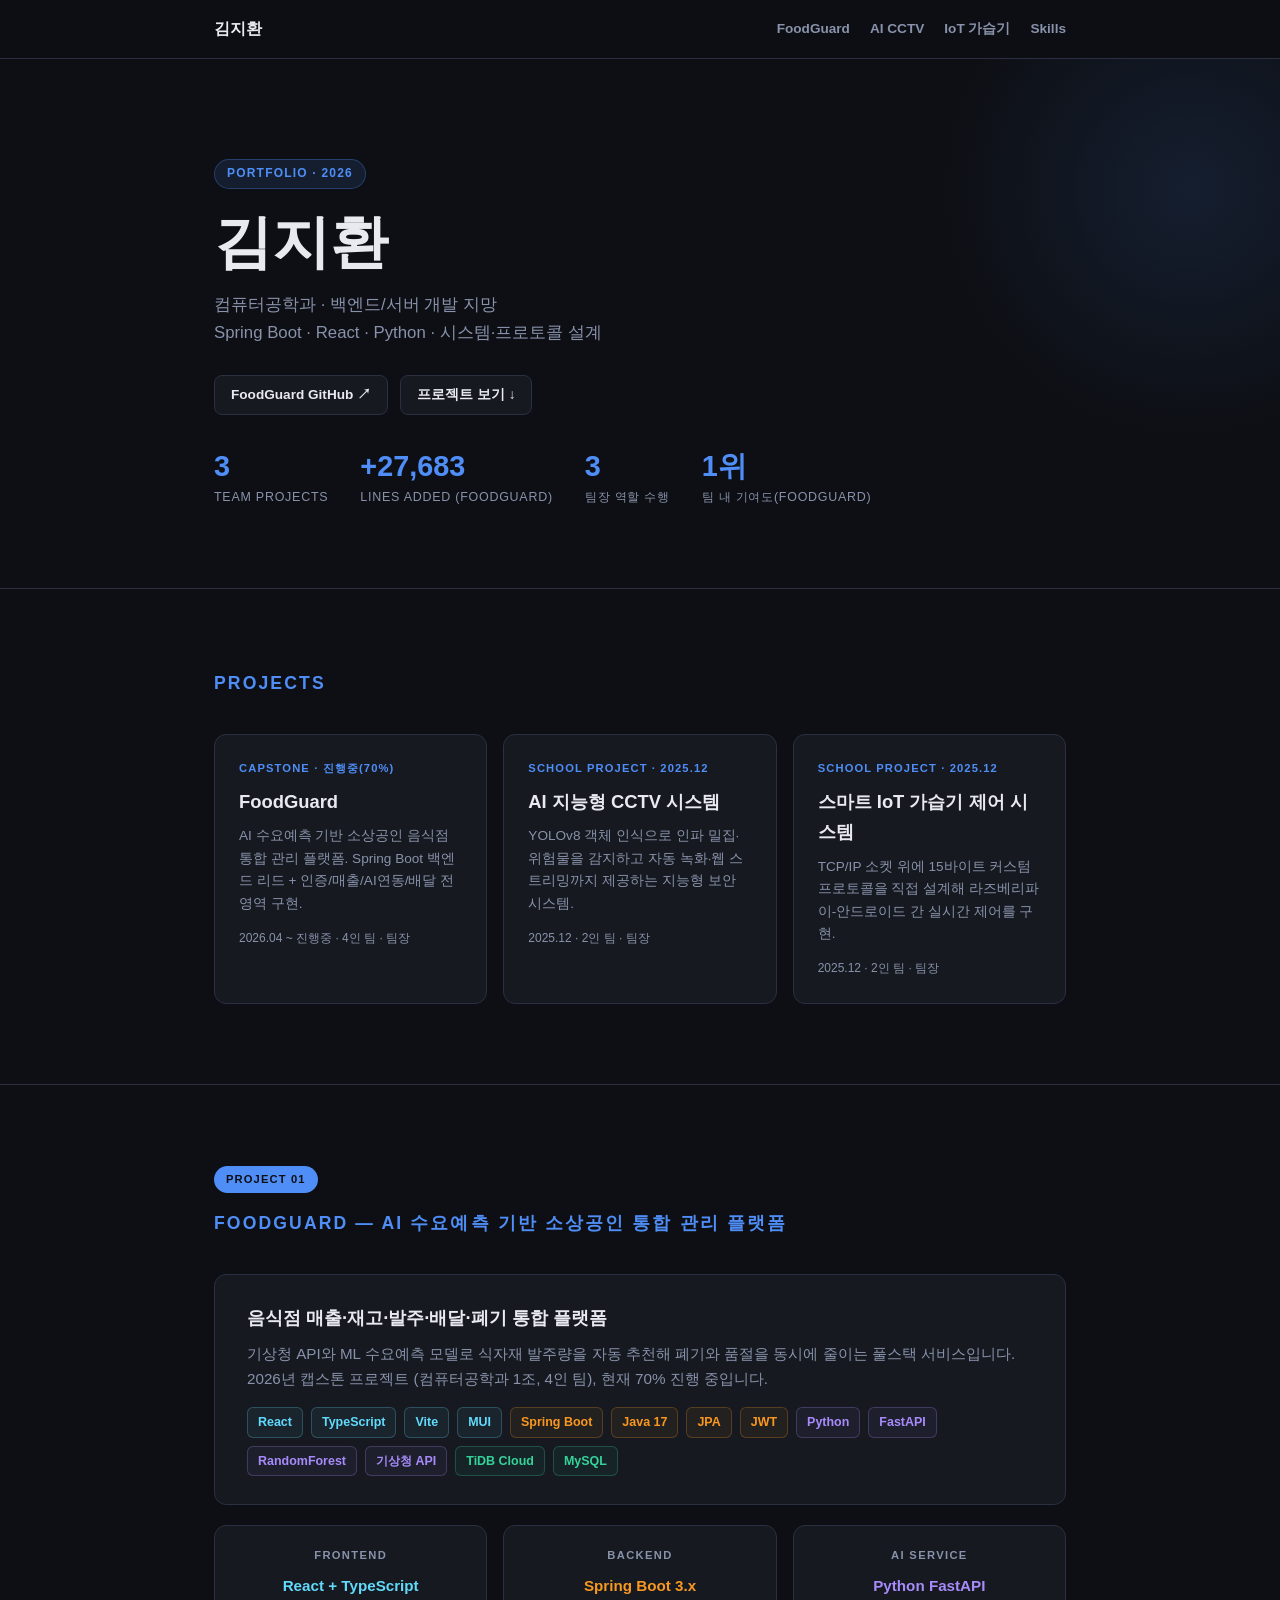
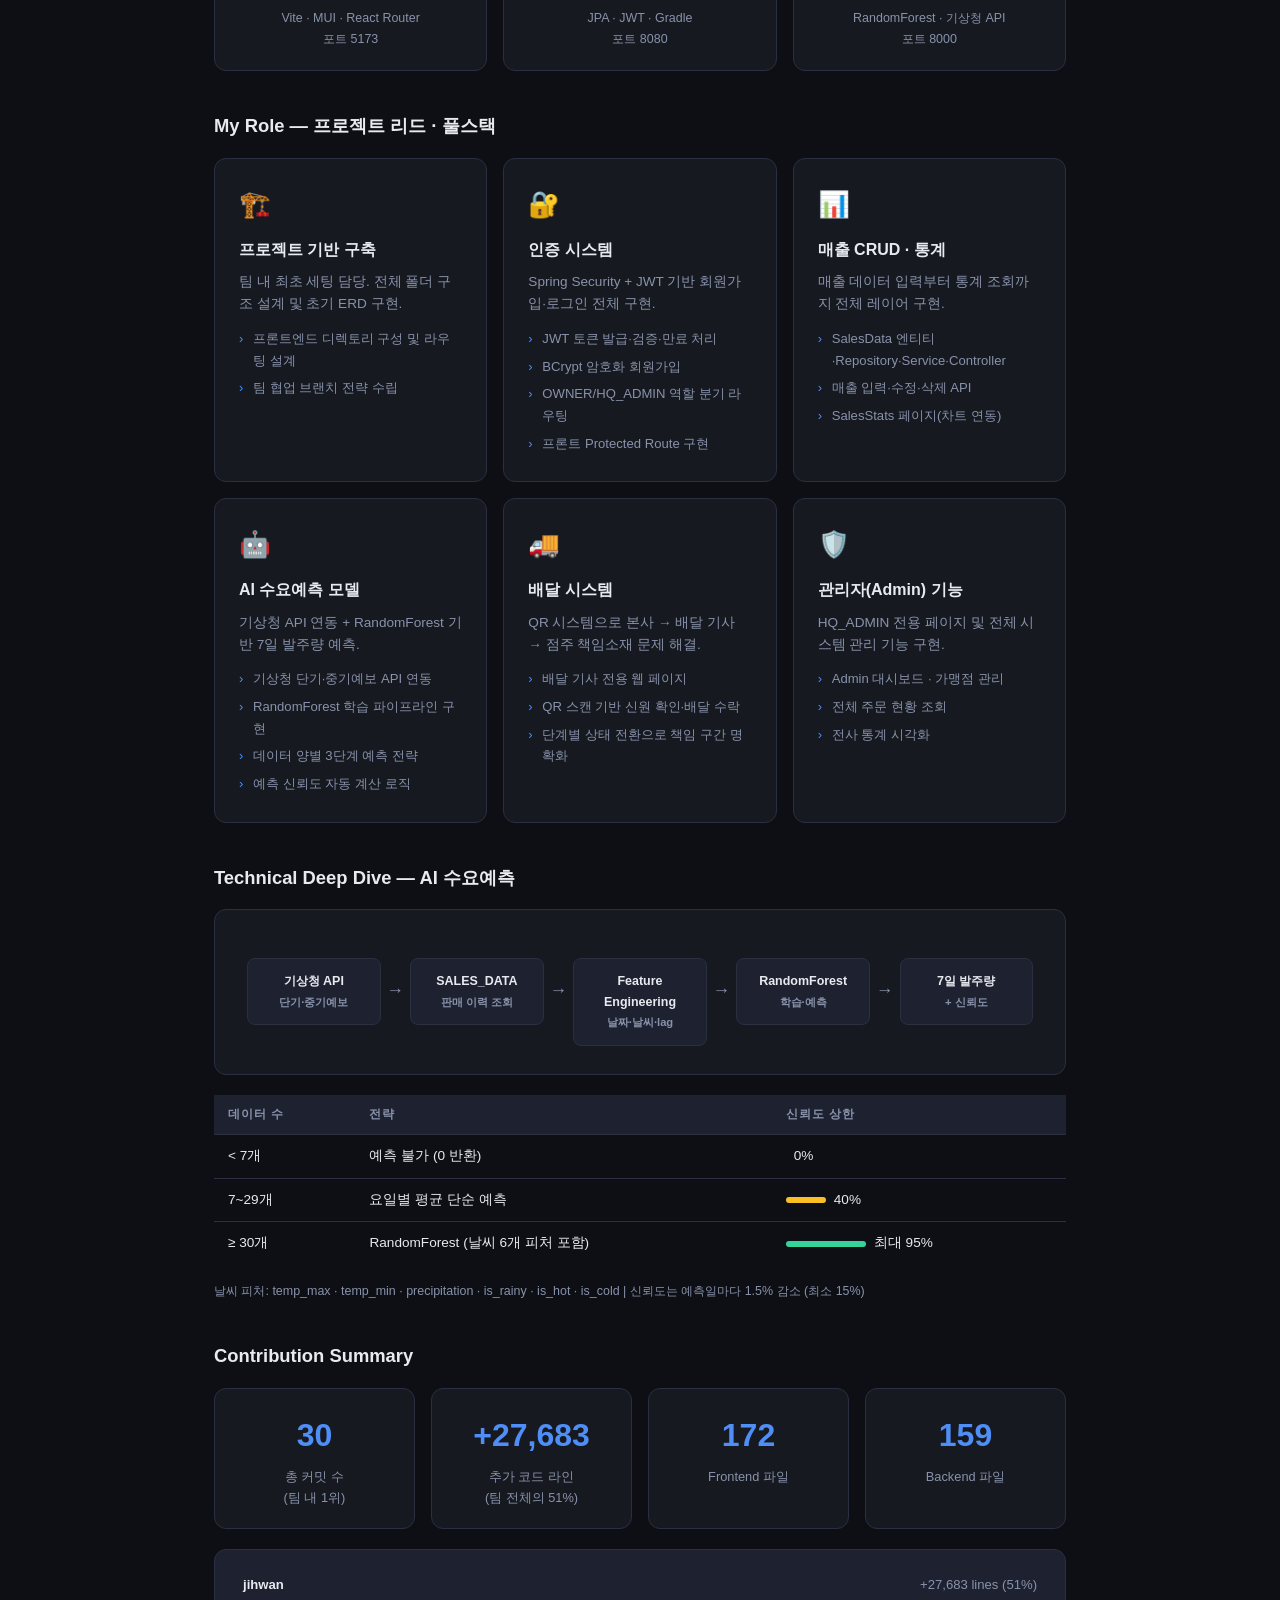
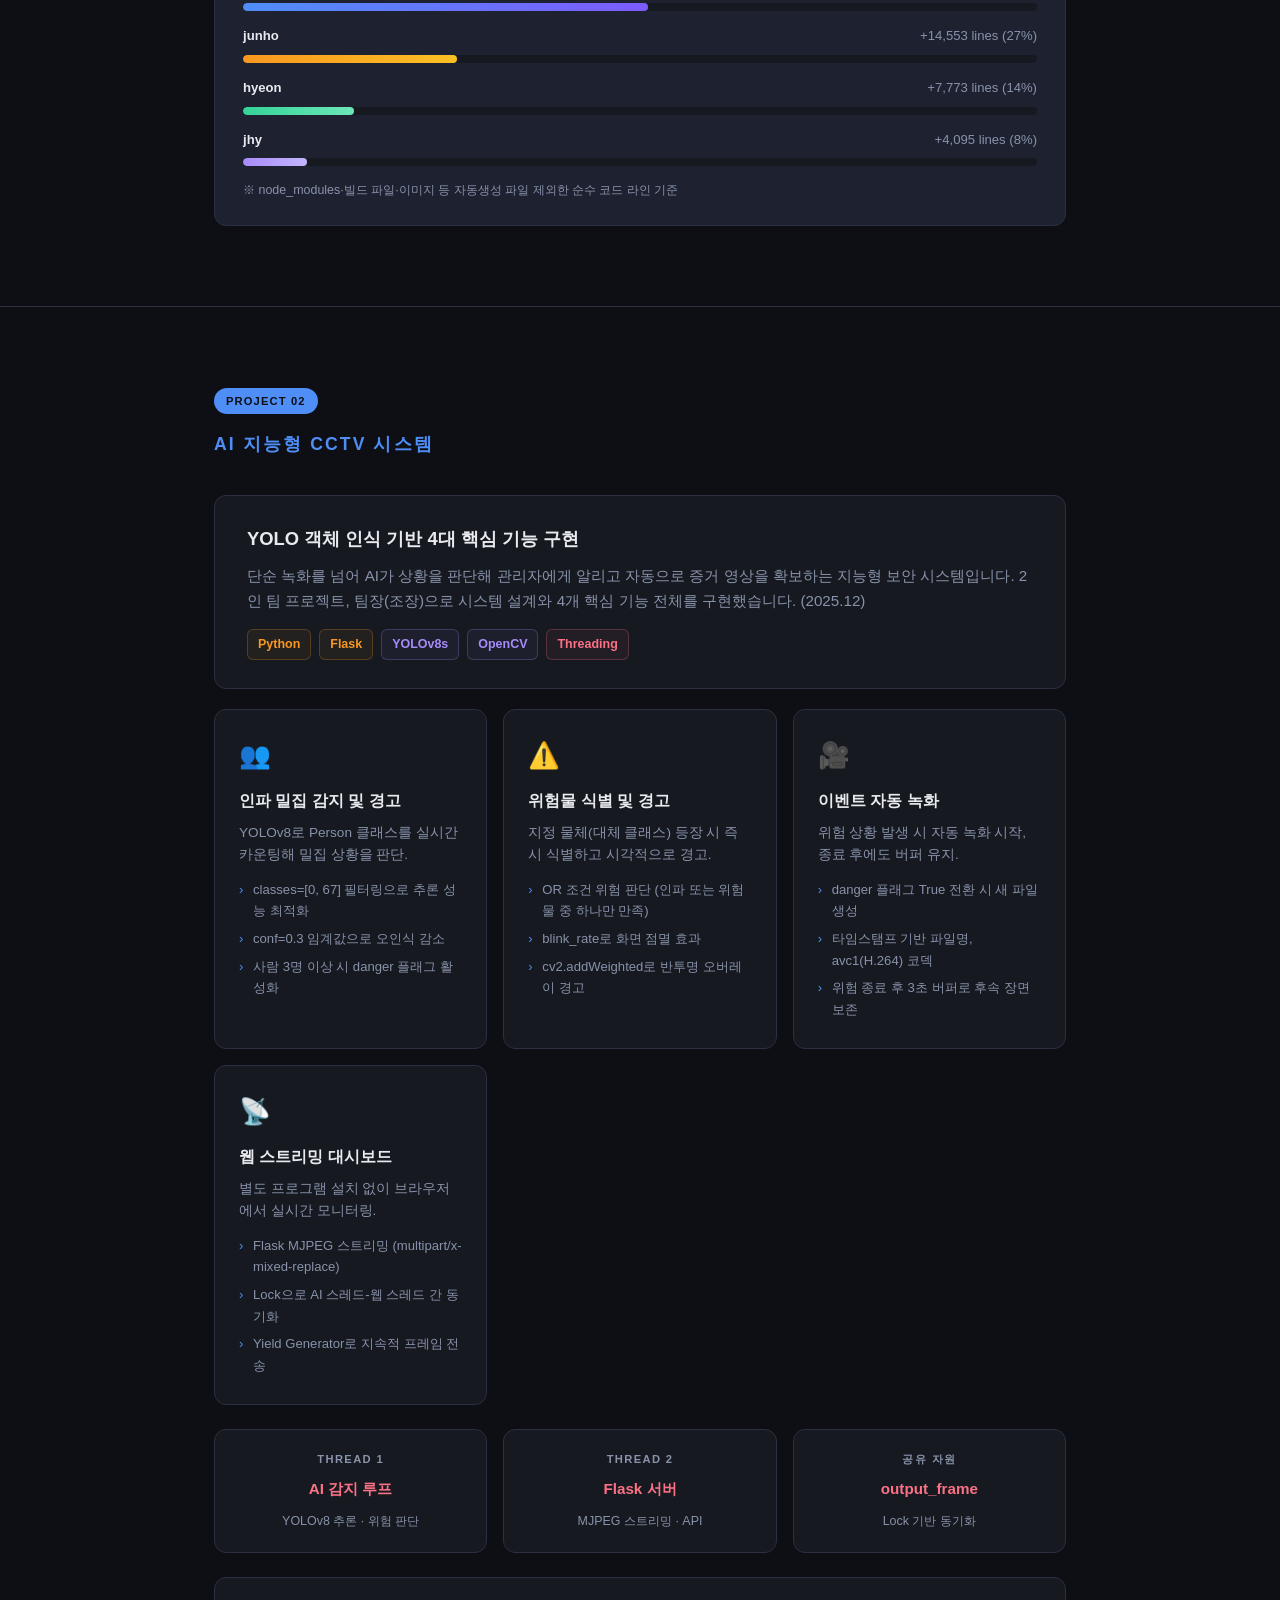
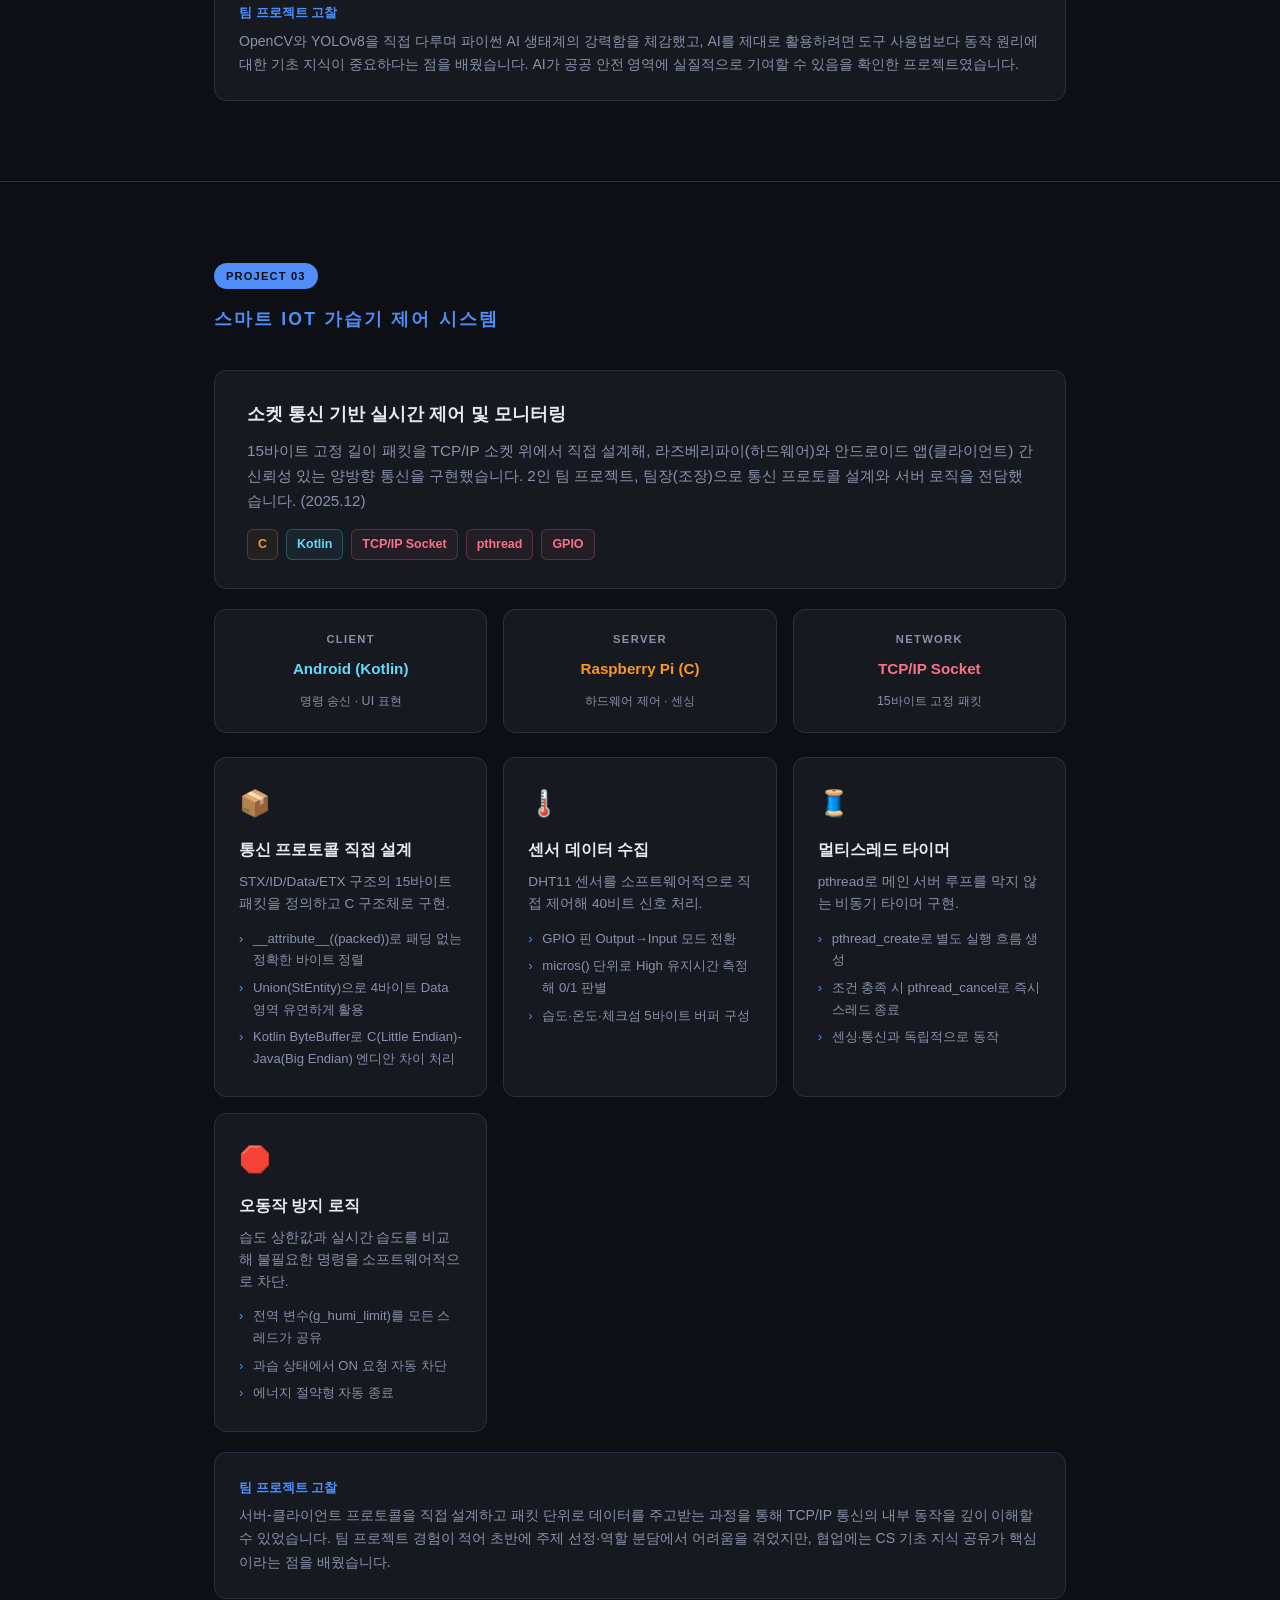
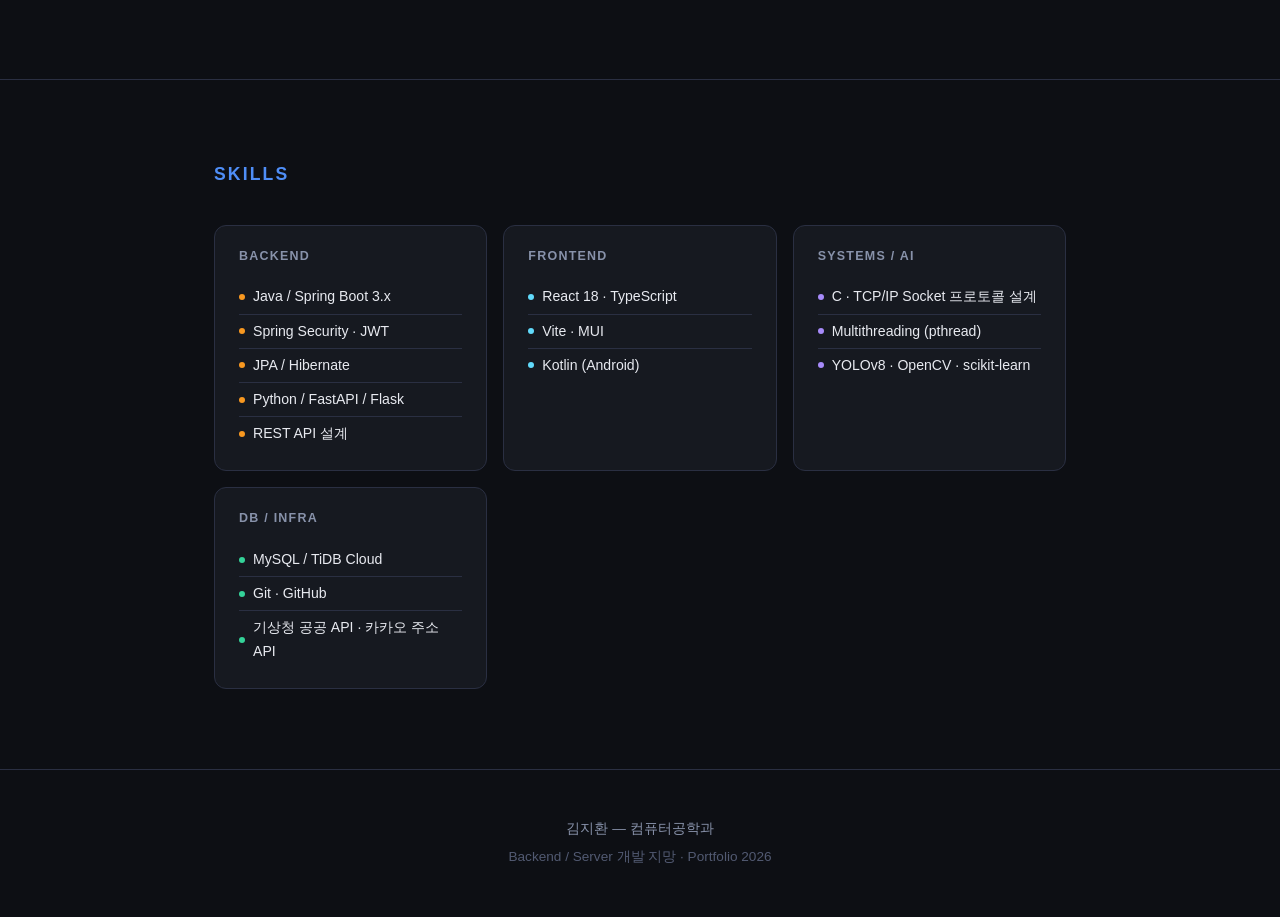
==== index.html @ 0629c4d9 "Add unified portfolio page (FoodGuard, AI CCTV, IoT humidifier)" ====
<!DOCTYPE html>
<html lang="ko">
<head>
<meta charset="UTF-8" />
<meta name="viewport" content="width=device-width, initial-scale=1.0" />
<title>김지환 — Portfolio</title>
<style>
  :root {
    --bg: #0d0f14;
    --surface: #161920;
    --surface2: #1e2230;
    --border: #2a2f42;
    --accent: #4f8ef7;
    --accent2: #7c5cfc;
    --green: #34d399;
    --yellow: #fbbf24;
    --text: #e8eaf0;
    --muted: #8892aa;
    --radius: 12px;
  }
  * { box-sizing: border-box; margin: 0; padding: 0; }
  html { scroll-behavior: smooth; }
  body {
    background: var(--bg);
    color: var(--text);
    font-family: 'Segoe UI', 'Apple SD Gothic Neo', sans-serif;
    line-height: 1.65;
    -webkit-font-smoothing: antialiased;
  }
  .container { max-width: 900px; margin: 0 auto; padding: 0 24px; }
  section { padding: 80px 0; border-bottom: 1px solid var(--border); }
  section:last-child { border-bottom: none; }
  h2 {
    font-size: 1.1rem; font-weight: 600; letter-spacing: .12em;
    text-transform: uppercase; color: var(--accent); margin-bottom: 36px;
  }
  h3 { font-size: 1.15rem; font-weight: 600; margin-bottom: 8px; }

  /* NAV */
  nav {
    position: sticky; top: 0; z-index: 10;
    background: rgba(13,15,20,.85); backdrop-filter: blur(8px);
    border-bottom: 1px solid var(--border);
  }
  .nav-inner {
    max-width: 900px; margin: 0 auto; padding: 16px 24px;
    display: flex; justify-content: space-between; align-items: center;
    flex-wrap: wrap; gap: 12px;
  }
  .nav-name { font-weight: 800; }
  .nav-links { display: flex; gap: 20px; flex-wrap: wrap; }
  .nav-links a {
    color: var(--muted); text-decoration: none; font-size: .85rem; font-weight: 600;
  }
  .nav-links a:hover { color: var(--accent); }

  /* HERO */
  .hero { padding: 100px 0 80px; border-bottom: 1px solid var(--border); position: relative; overflow: hidden; }
  .hero::before {
    content: ''; position: absolute; top: -120px; right: -160px;
    width: 500px; height: 500px;
    background: radial-gradient(circle, rgba(79,142,247,.12) 0%, transparent 70%);
    pointer-events: none;
  }
  .badge {
    display: inline-block; font-size: .75rem; font-weight: 600; letter-spacing: .1em;
    text-transform: uppercase; color: var(--accent); background: rgba(79,142,247,.12);
    border: 1px solid rgba(79,142,247,.3); padding: 4px 12px; border-radius: 20px; margin-bottom: 20px;
  }
  .hero h1 {
    font-size: clamp(2.2rem, 6vw, 3.6rem); font-weight: 800; line-height: 1.15; margin-bottom: 16px;
    background: linear-gradient(135deg, #e8eaf0 30%, #8892aa);
    -webkit-background-clip: text; -webkit-text-fill-color: transparent; background-clip: text;
  }
  .hero-sub { font-size: 1.05rem; color: var(--muted); max-width: 560px; margin-bottom: 28px; }
  .hero-links { display: flex; gap: 12px; flex-wrap: wrap; margin-bottom: 36px; }
  .hero-links a {
    font-size: .85rem; font-weight: 600; color: var(--text); text-decoration: none;
    border: 1px solid var(--border); padding: 8px 16px; border-radius: 8px; background: var(--surface);
  }
  .hero-links a:hover { border-color: var(--accent); color: var(--accent); }
  .stats-row { display: flex; gap: 32px; flex-wrap: wrap; }
  .stat { display: flex; flex-direction: column; }
  .stat-value { font-size: 1.8rem; font-weight: 800; color: var(--text); line-height: 1.1; }
  .stat-value span { color: var(--accent); }
  .stat-label { font-size: .78rem; color: var(--muted); letter-spacing: .06em; text-transform: uppercase; margin-top: 4px; }

  /* PROJECT OVERVIEW CARDS */
  .overview-grid { display: grid; grid-template-columns: repeat(auto-fill, minmax(260px, 1fr)); gap: 16px; }
  .overview-card {
    background: var(--surface); border: 1px solid var(--border); border-radius: var(--radius);
    padding: 24px; text-decoration: none; color: inherit; display: block; transition: border-color .2s, transform .2s;
  }
  .overview-card:hover { border-color: var(--accent); transform: translateY(-2px); }
  .overview-card .tag { font-size: .7rem; font-weight: 700; letter-spacing: .1em; text-transform: uppercase; color: var(--accent); margin-bottom: 10px; }
  .overview-card h3 { margin-bottom: 8px; }
  .overview-card p { font-size: .85rem; color: var(--muted); margin-bottom: 14px; }
  .overview-card .meta { font-size: .75rem; color: var(--muted); }

  /* GENERIC */
  .project-card {
    background: var(--surface); border: 1px solid var(--border); border-radius: var(--radius);
    padding: 28px 32px; margin-bottom: 20px;
  }
  .project-card p { color: var(--muted); font-size: .95rem; margin-top: 8px; }
  .tech-pills { display: flex; flex-wrap: wrap; gap: 8px; margin-top: 16px; }
  .pill {
    font-size: .78rem; font-weight: 600; padding: 4px 10px; border-radius: 6px;
    background: var(--surface2); color: var(--muted); border: 1px solid var(--border);
  }
  .pill.fe { color: #61dafb; border-color: rgba(97,218,251,.25); background: rgba(97,218,251,.06); }
  .pill.be { color: #f89820; border-color: rgba(248,152,32,.25); background: rgba(248,152,32,.06); }
  .pill.ai { color: #a78bfa; border-color: rgba(167,139,250,.25); background: rgba(167,139,250,.06); }
  .pill.db { color: var(--green); border-color: rgba(52,211,153,.25); background: rgba(52,211,153,.06); }
  .pill.sys { color: #fb7185; border-color: rgba(251,113,133,.25); background: rgba(251,113,133,.06); }

  .features-grid { display: grid; grid-template-columns: repeat(auto-fill, minmax(260px, 1fr)); gap: 16px; }
  .feature-card {
    background: var(--surface); border: 1px solid var(--border); border-radius: var(--radius);
    padding: 24px; transition: border-color .2s, transform .2s;
  }
  .feature-card:hover { border-color: var(--accent); transform: translateY(-2px); }
  .feature-icon { font-size: 1.6rem; margin-bottom: 12px; }
  .feature-card h3 { font-size: 1rem; margin-bottom: 8px; }
  .feature-card p { font-size: .85rem; color: var(--muted); line-height: 1.6; }
  .feature-card ul { list-style: none; margin-top: 10px; }
  .feature-card ul li { font-size: .82rem; color: var(--muted); padding: 3px 0; padding-left: 14px; position: relative; }
  .feature-card ul li::before { content: '›'; position: absolute; left: 0; color: var(--accent); }

  .arch-row { display: grid; grid-template-columns: 1fr 1fr 1fr; gap: 16px; margin-bottom: 24px; }
  @media (max-width: 640px) {
    .arch-row { grid-template-columns: 1fr; }
    .stats-row { gap: 20px; }
    .nav-links { font-size: .8rem; }
  }
  .arch-card { background: var(--surface); border: 1px solid var(--border); border-radius: var(--radius); padding: 20px; text-align: center; }
  .arch-card .arch-label { font-size: .7rem; font-weight: 700; letter-spacing: .12em; text-transform: uppercase; color: var(--muted); margin-bottom: 8px; }
  .arch-card .arch-name { font-size: .95rem; font-weight: 700; margin-bottom: 10px; }
  .arch-card.fe .arch-name { color: #61dafb; }
  .arch-card.be .arch-name { color: #f89820; }
  .arch-card.ai .arch-name { color: #a78bfa; }
  .arch-card.sys .arch-name { color: #fb7185; }
  .arch-card .arch-stack { font-size: .78rem; color: var(--muted); line-height: 1.7; }

  .ai-flow { background: var(--surface); border: 1px solid var(--border); border-radius: var(--radius); padding: 28px 32px; margin-bottom: 20px; }
  .flow-steps { display: flex; align-items: flex-start; gap: 0; margin-top: 20px; flex-wrap: wrap; }
  .flow-step { flex: 1; min-width: 110px; text-align: center; }
  .flow-step-box { background: var(--surface2); border: 1px solid var(--border); border-radius: 8px; padding: 12px 8px; font-size: .78rem; color: var(--text); font-weight: 600; }
  .flow-arrow { display: flex; align-items: center; padding: 0 6px; color: var(--muted); font-size: 1.1rem; margin-top: 18px; }

  .model-table { width: 100%; border-collapse: collapse; margin-top: 20px; font-size: .85rem; }
  .model-table th { text-align: left; padding: 10px 14px; background: var(--surface2); color: var(--muted); font-size: .75rem; letter-spacing: .08em; text-transform: uppercase; border-bottom: 1px solid var(--border); }
  .model-table td { padding: 10px 14px; border-bottom: 1px solid var(--border); color: var(--text); }
  .model-table tr:last-child td { border-bottom: none; }
  .conf-bar { display: inline-block; height: 6px; border-radius: 3px; vertical-align: middle; margin-right: 8px; }

  .contrib-row { display: grid; grid-template-columns: repeat(auto-fill, minmax(180px, 1fr)); gap: 16px; margin-top: 8px; }
  .contrib-card { background: var(--surface); border: 1px solid var(--border); border-radius: var(--radius); padding: 20px; text-align: center; }
  .contrib-num { font-size: 2rem; font-weight: 800; color: var(--accent); }
  .contrib-desc { font-size: .8rem; color: var(--muted); margin-top: 4px; }

  .contribution-bar { background: var(--surface2); border: 1px solid var(--border); border-radius: var(--radius); padding: 24px 28px; margin-top: 20px; }
  .bar-label { display: flex; justify-content: space-between; font-size: .82rem; color: var(--muted); margin-bottom: 8px; }
  .bar-label strong { color: var(--text); }
  .bar-track { height: 8px; background: var(--surface); border-radius: 4px; margin-bottom: 14px; overflow: hidden; }
  .bar-fill { height: 100%; border-radius: 4px; background: linear-gradient(90deg, var(--accent), var(--accent2)); }
  .note { font-size: .78rem; color: var(--muted); margin-top: 8px; }

  .reflection-card { background: var(--surface); border: 1px solid var(--border); border-radius: var(--radius); padding: 24px; margin-top: 20px; }
  .reflection-card .who { font-size: .8rem; font-weight: 700; color: var(--accent); margin-bottom: 6px; }
  .reflection-card p { font-size: .88rem; color: var(--muted); }

  .skills-grid { display: grid; grid-template-columns: repeat(auto-fill, minmax(220px, 1fr)); gap: 16px; }
  .skill-group { background: var(--surface); border: 1px solid var(--border); border-radius: var(--radius); padding: 20px 24px; }
  .skill-group-title { font-size: .78rem; font-weight: 700; letter-spacing: .1em; text-transform: uppercase; color: var(--muted); margin-bottom: 14px; }
  .skill-list { list-style: none; }
  .skill-list li { font-size: .88rem; color: var(--text); padding: 5px 0; border-bottom: 1px solid var(--border); display: flex; align-items: center; gap: 8px; }
  .skill-list li:last-child { border-bottom: none; }
  .skill-dot { width: 6px; height: 6px; border-radius: 50%; flex-shrink: 0; }

  .divider-label {
    display: inline-block; font-size: .7rem; font-weight: 700; letter-spacing: .1em; text-transform: uppercase;
    color: var(--bg); background: var(--accent); padding: 4px 12px; border-radius: 20px; margin-bottom: 16px;
  }

  footer { padding: 48px 0; text-align: center; color: var(--muted); font-size: .85rem; }
</style>
</head>
<body>

<nav>
  <div class="nav-inner">
    <span class="nav-name">김지환</span>
    <div class="nav-links">
      <a href="#foodguard">FoodGuard</a>
      <a href="#ai-cctv">AI CCTV</a>
      <a href="#iot">IoT 가습기</a>
      <a href="#skills">Skills</a>
    </div>
  </div>
</nav>

<!-- ── HERO ── -->
<section class="hero">
  <div class="container">
    <div class="badge">Portfolio · 2026</div>
    <h1>김지환</h1>
    <p class="hero-sub">
      컴퓨터공학과 · 백엔드/서버 개발 지망<br>
      Spring Boot · React · Python · 시스템·프로토콜 설계
    </p>
    <div class="hero-links">
      <a href="https://github.com/Food-G/Test-Repository/tree/jihwan" target="_blank">FoodGuard GitHub ↗</a>
      <a href="#foodguard">프로젝트 보기 ↓</a>
    </div>
    <div class="stats-row">
      <div class="stat"><div class="stat-value"><span>3</span></div><div class="stat-label">Team Projects</div></div>
      <div class="stat"><div class="stat-value"><span>+27,683</span></div><div class="stat-label">Lines Added (FoodGuard)</div></div>
      <div class="stat"><div class="stat-value"><span>3</span></div><div class="stat-label">팀장 역할 수행</div></div>
      <div class="stat"><div class="stat-value"><span>1위</span></div><div class="stat-label">팀 내 기여도(FoodGuard)</div></div>
    </div>
  </div>
</section>

<!-- ── PROJECT OVERVIEW ── -->
<section>
  <div class="container">
    <h2>Projects</h2>
    <div class="overview-grid">
      <a class="overview-card" href="#foodguard">
        <div class="tag">Capstone · 진행중(70%)</div>
        <h3>FoodGuard</h3>
        <p>AI 수요예측 기반 소상공인 음식점 통합 관리 플랫폼. Spring Boot 백엔드 리드 + 인증/매출/AI연동/배달 전 영역 구현.</p>
        <div class="meta">2026.04 ~ 진행중 · 4인 팀 · 팀장</div>
      </a>
      <a class="overview-card" href="#ai-cctv">
        <div class="tag">School Project · 2025.12</div>
        <h3>AI 지능형 CCTV 시스템</h3>
        <p>YOLOv8 객체 인식으로 인파 밀집·위험물을 감지하고 자동 녹화·웹 스트리밍까지 제공하는 지능형 보안 시스템.</p>
        <div class="meta">2025.12 · 2인 팀 · 팀장</div>
      </a>
      <a class="overview-card" href="#iot">
        <div class="tag">School Project · 2025.12</div>
        <h3>스마트 IoT 가습기 제어 시스템</h3>
        <p>TCP/IP 소켓 위에 15바이트 커스텀 프로토콜을 직접 설계해 라즈베리파이-안드로이드 간 실시간 제어를 구현.</p>
        <div class="meta">2025.12 · 2인 팀 · 팀장</div>
      </a>
    </div>
  </div>
</section>

<!-- ══════════════ FOODGUARD ══════════════ -->
<section id="foodguard">
  <div class="container">
    <span class="divider-label">Project 01</span>
    <h2>FoodGuard — AI 수요예측 기반 소상공인 통합 관리 플랫폼</h2>
    <div class="project-card">
      <h3>음식점 매출·재고·발주·배달·폐기 통합 플랫폼</h3>
      <p>
        기상청 API와 ML 수요예측 모델로 식자재 발주량을 자동 추천해 폐기와 품절을 동시에 줄이는 풀스택 서비스입니다.
        2026년 캡스톤 프로젝트 (컴퓨터공학과 1조, 4인 팀), 현재 70% 진행 중입니다.
      </p>
      <div class="tech-pills">
        <span class="pill fe">React</span><span class="pill fe">TypeScript</span><span class="pill fe">Vite</span><span class="pill fe">MUI</span>
        <span class="pill be">Spring Boot</span><span class="pill be">Java 17</span><span class="pill be">JPA</span><span class="pill be">JWT</span>
        <span class="pill ai">Python</span><span class="pill ai">FastAPI</span><span class="pill ai">RandomForest</span><span class="pill ai">기상청 API</span>
        <span class="pill db">TiDB Cloud</span><span class="pill db">MySQL</span>
      </div>
    </div>
    <div class="arch-row">
      <div class="arch-card fe"><div class="arch-label">Frontend</div><div class="arch-name">React + TypeScript</div><div class="arch-stack">Vite · MUI · React Router<br>포트 5173</div></div>
      <div class="arch-card be"><div class="arch-label">Backend</div><div class="arch-name">Spring Boot 3.x</div><div class="arch-stack">JPA · JWT · Gradle<br>포트 8080</div></div>
      <div class="arch-card ai"><div class="arch-label">AI Service</div><div class="arch-name">Python FastAPI</div><div class="arch-stack">RandomForest · 기상청 API<br>포트 8000</div></div>
    </div>

    <h3 style="margin:40px 0 16px">My Role — 프로젝트 리드 · 풀스택</h3>
    <div class="features-grid">
      <div class="feature-card">
        <div class="feature-icon">🏗️</div><h3>프로젝트 기반 구축</h3>
        <p>팀 내 최초 세팅 담당. 전체 폴더 구조 설계 및 초기 ERD 구현.</p>
        <ul><li>프론트엔드 디렉토리 구성 및 라우팅 설계</li><li>팀 협업 브랜치 전략 수립</li></ul>
      </div>
      <div class="feature-card">
        <div class="feature-icon">🔐</div><h3>인증 시스템</h3>
        <p>Spring Security + JWT 기반 회원가입·로그인 전체 구현.</p>
        <ul><li>JWT 토큰 발급·검증·만료 처리</li><li>BCrypt 암호화 회원가입</li><li>OWNER/HQ_ADMIN 역할 분기 라우팅</li><li>프론트 Protected Route 구현</li></ul>
      </div>
      <div class="feature-card">
        <div class="feature-icon">📊</div><h3>매출 CRUD · 통계</h3>
        <p>매출 데이터 입력부터 통계 조회까지 전체 레이어 구현.</p>
        <ul><li>SalesData 엔티티·Repository·Service·Controller</li><li>매출 입력·수정·삭제 API</li><li>SalesStats 페이지(차트 연동)</li></ul>
      </div>
      <div class="feature-card">
        <div class="feature-icon">🤖</div><h3>AI 수요예측 모델</h3>
        <p>기상청 API 연동 + RandomForest 기반 7일 발주량 예측.</p>
        <ul><li>기상청 단기·중기예보 API 연동</li><li>RandomForest 학습 파이프라인 구현</li><li>데이터 양별 3단계 예측 전략</li><li>예측 신뢰도 자동 계산 로직</li></ul>
      </div>
      <div class="feature-card">
        <div class="feature-icon">🚚</div><h3>배달 시스템</h3>
        <p>QR 시스템으로 본사 → 배달 기사 → 점주 책임소재 문제 해결.</p>
        <ul><li>배달 기사 전용 웹 페이지</li><li>QR 스캔 기반 신원 확인·배달 수락</li><li>단계별 상태 전환으로 책임 구간 명확화</li></ul>
      </div>
      <div class="feature-card">
        <div class="feature-icon">🛡️</div><h3>관리자(Admin) 기능</h3>
        <p>HQ_ADMIN 전용 페이지 및 전체 시스템 관리 기능 구현.</p>
        <ul><li>Admin 대시보드 · 가맹점 관리</li><li>전체 주문 현황 조회</li><li>전사 통계 시각화</li></ul>
      </div>
    </div>

    <h3 style="margin:40px 0 16px">Technical Deep Dive — AI 수요예측</h3>
    <div class="ai-flow">
      <div class="flow-steps">
        <div class="flow-step"><div class="flow-step-box">기상청 API<br><span style="font-size:.7rem;color:var(--muted)">단기·중기예보</span></div></div>
        <div class="flow-arrow">→</div>
        <div class="flow-step"><div class="flow-step-box">SALES_DATA<br><span style="font-size:.7rem;color:var(--muted)">판매 이력 조회</span></div></div>
        <div class="flow-arrow">→</div>
        <div class="flow-step"><div class="flow-step-box">Feature<br>Engineering<br><span style="font-size:.7rem;color:var(--muted)">날짜·날씨·lag</span></div></div>
        <div class="flow-arrow">→</div>
        <div class="flow-step"><div class="flow-step-box">RandomForest<br><span style="font-size:.7rem;color:var(--muted)">학습·예측</span></div></div>
        <div class="flow-arrow">→</div>
        <div class="flow-step"><div class="flow-step-box">7일 발주량<br><span style="font-size:.7rem;color:var(--muted)">+ 신뢰도</span></div></div>
      </div>
    </div>
    <table class="model-table">
      <thead><tr><th>데이터 수</th><th>전략</th><th>신뢰도 상한</th></tr></thead>
      <tbody>
        <tr><td>&lt; 7개</td><td>예측 불가 (0 반환)</td><td><span class="conf-bar" style="width:0px;background:#6b7280"></span>0%</td></tr>
        <tr><td>7~29개</td><td>요일별 평균 단순 예측</td><td><span class="conf-bar" style="width:40px;background:var(--yellow)"></span>40%</td></tr>
        <tr><td>≥ 30개</td><td>RandomForest (날씨 6개 피처 포함)</td><td><span class="conf-bar" style="width:80px;background:var(--green)"></span>최대 95%</td></tr>
      </tbody>
    </table>
    <p class="note" style="margin-top:16px">날씨 피처: temp_max · temp_min · precipitation · is_rainy · is_hot · is_cold | 신뢰도는 예측일마다 1.5% 감소 (최소 15%)</p>

    <h3 style="margin:40px 0 16px">Contribution Summary</h3>
    <div class="contrib-row">
      <div class="contrib-card"><div class="contrib-num">30</div><div class="contrib-desc">총 커밋 수<br>(팀 내 1위)</div></div>
      <div class="contrib-card"><div class="contrib-num">+27,683</div><div class="contrib-desc">추가 코드 라인<br>(팀 전체의 51%)</div></div>
      <div class="contrib-card"><div class="contrib-num">172</div><div class="contrib-desc">Frontend 파일</div></div>
      <div class="contrib-card"><div class="contrib-num">159</div><div class="contrib-desc">Backend 파일</div></div>
    </div>
    <div class="contribution-bar">
      <div class="bar-label"><strong>jihwan</strong><span>+27,683 lines (51%)</span></div>
      <div class="bar-track"><div class="bar-fill" style="width:51%"></div></div>
      <div class="bar-label"><strong>junho</strong><span>+14,553 lines (27%)</span></div>
      <div class="bar-track"><div class="bar-fill" style="width:27%;background:linear-gradient(90deg,#f89820,#fbbf24)"></div></div>
      <div class="bar-label"><strong>hyeon</strong><span>+7,773 lines (14%)</span></div>
      <div class="bar-track"><div class="bar-fill" style="width:14%;background:linear-gradient(90deg,#34d399,#6ee7b7)"></div></div>
      <div class="bar-label"><strong>jhy</strong><span>+4,095 lines (8%)</span></div>
      <div class="bar-track"><div class="bar-fill" style="width:8%;background:linear-gradient(90deg,#a78bfa,#c4b5fd)"></div></div>
      <p class="note">※ node_modules·빌드 파일·이미지 등 자동생성 파일 제외한 순수 코드 라인 기준</p>
    </div>
  </div>
</section>

<!-- ══════════════ AI CCTV ══════════════ -->
<section id="ai-cctv">
  <div class="container">
    <span class="divider-label">Project 02</span>
    <h2>AI 지능형 CCTV 시스템</h2>
    <div class="project-card">
      <h3>YOLO 객체 인식 기반 4대 핵심 기능 구현</h3>
      <p>
        단순 녹화를 넘어 AI가 상황을 판단해 관리자에게 알리고 자동으로 증거 영상을 확보하는 지능형 보안 시스템입니다.
        2인 팀 프로젝트, 팀장(조장)으로 시스템 설계와 4개 핵심 기능 전체를 구현했습니다. (2025.12)
      </p>
      <div class="tech-pills">
        <span class="pill be">Python</span><span class="pill be">Flask</span>
        <span class="pill ai">YOLOv8s</span><span class="pill ai">OpenCV</span><span class="pill sys">Threading</span>
      </div>
    </div>

    <div class="features-grid">
      <div class="feature-card">
        <div class="feature-icon">👥</div><h3>인파 밀집 감지 및 경고</h3>
        <p>YOLOv8로 Person 클래스를 실시간 카운팅해 밀집 상황을 판단.</p>
        <ul><li>classes=[0, 67] 필터링으로 추론 성능 최적화</li><li>conf=0.3 임계값으로 오인식 감소</li><li>사람 3명 이상 시 danger 플래그 활성화</li></ul>
      </div>
      <div class="feature-card">
        <div class="feature-icon">⚠️</div><h3>위험물 식별 및 경고</h3>
        <p>지정 물체(대체 클래스) 등장 시 즉시 식별하고 시각적으로 경고.</p>
        <ul><li>OR 조건 위험 판단 (인파 또는 위험물 중 하나만 만족)</li><li>blink_rate로 화면 점멸 효과</li><li>cv2.addWeighted로 반투명 오버레이 경고</li></ul>
      </div>
      <div class="feature-card">
        <div class="feature-icon">🎥</div><h3>이벤트 자동 녹화</h3>
        <p>위험 상황 발생 시 자동 녹화 시작, 종료 후에도 버퍼 유지.</p>
        <ul><li>danger 플래그 True 전환 시 새 파일 생성</li><li>타임스탬프 기반 파일명, avc1(H.264) 코덱</li><li>위험 종료 후 3초 버퍼로 후속 장면 보존</li></ul>
      </div>
      <div class="feature-card">
        <div class="feature-icon">📡</div><h3>웹 스트리밍 대시보드</h3>
        <p>별도 프로그램 설치 없이 브라우저에서 실시간 모니터링.</p>
        <ul><li>Flask MJPEG 스트리밍 (multipart/x-mixed-replace)</li><li>Lock으로 AI 스레드-웹 스레드 간 동기화</li><li>Yield Generator로 지속적 프레임 전송</li></ul>
      </div>
    </div>

    <div class="arch-row" style="margin-top:24px">
      <div class="arch-card sys"><div class="arch-label">Thread 1</div><div class="arch-name">AI 감지 루프</div><div class="arch-stack">YOLOv8 추론 · 위험 판단</div></div>
      <div class="arch-card sys"><div class="arch-label">Thread 2</div><div class="arch-name">Flask 서버</div><div class="arch-stack">MJPEG 스트리밍 · API</div></div>
      <div class="arch-card sys"><div class="arch-label">공유 자원</div><div class="arch-name">output_frame</div><div class="arch-stack">Lock 기반 동기화</div></div>
    </div>

    <div class="reflection-card">
      <div class="who">팀 프로젝트 고찰</div>
      <p>OpenCV와 YOLOv8을 직접 다루며 파이썬 AI 생태계의 강력함을 체감했고, AI를 제대로 활용하려면 도구 사용법보다 동작 원리에 대한 기초 지식이 중요하다는 점을 배웠습니다. AI가 공공 안전 영역에 실질적으로 기여할 수 있음을 확인한 프로젝트였습니다.</p>
    </div>
  </div>
</section>

<!-- ══════════════ IOT HUMIDIFIER ══════════════ -->
<section id="iot">
  <div class="container">
    <span class="divider-label">Project 03</span>
    <h2>스마트 IoT 가습기 제어 시스템</h2>
    <div class="project-card">
      <h3>소켓 통신 기반 실시간 제어 및 모니터링</h3>
      <p>
        15바이트 고정 길이 패킷을 TCP/IP 소켓 위에서 직접 설계해, 라즈베리파이(하드웨어)와 안드로이드 앱(클라이언트) 간
        신뢰성 있는 양방향 통신을 구현했습니다. 2인 팀 프로젝트, 팀장(조장)으로 통신 프로토콜 설계와 서버 로직을 전담했습니다. (2025.12)
      </p>
      <div class="tech-pills">
        <span class="pill be">C</span><span class="pill fe">Kotlin</span>
        <span class="pill sys">TCP/IP Socket</span><span class="pill sys">pthread</span><span class="pill sys">GPIO</span>
      </div>
    </div>

    <div class="arch-row">
      <div class="arch-card fe"><div class="arch-label">Client</div><div class="arch-name">Android (Kotlin)</div><div class="arch-stack">명령 송신 · UI 표현</div></div>
      <div class="arch-card be"><div class="arch-label">Server</div><div class="arch-name">Raspberry Pi (C)</div><div class="arch-stack">하드웨어 제어 · 센싱</div></div>
      <div class="arch-card sys"><div class="arch-label">Network</div><div class="arch-name">TCP/IP Socket</div><div class="arch-stack">15바이트 고정 패킷</div></div>
    </div>

    <div class="features-grid" style="margin-top:24px">
      <div class="feature-card">
        <div class="feature-icon">📦</div><h3>통신 프로토콜 직접 설계</h3>
        <p>STX/ID/Data/ETX 구조의 15바이트 패킷을 정의하고 C 구조체로 구현.</p>
        <ul><li>__attribute__((packed))로 패딩 없는 정확한 바이트 정렬</li><li>Union(StEntity)으로 4바이트 Data 영역 유연하게 활용</li><li>Kotlin ByteBuffer로 C(Little Endian)-Java(Big Endian) 엔디안 차이 처리</li></ul>
      </div>
      <div class="feature-card">
        <div class="feature-icon">🌡️</div><h3>센서 데이터 수집</h3>
        <p>DHT11 센서를 소프트웨어적으로 직접 제어해 40비트 신호 처리.</p>
        <ul><li>GPIO 핀 Output→Input 모드 전환</li><li>micros() 단위로 High 유지시간 측정해 0/1 판별</li><li>습도·온도·체크섬 5바이트 버퍼 구성</li></ul>
      </div>
      <div class="feature-card">
        <div class="feature-icon">🧵</div><h3>멀티스레드 타이머</h3>
        <p>pthread로 메인 서버 루프를 막지 않는 비동기 타이머 구현.</p>
        <ul><li>pthread_create로 별도 실행 흐름 생성</li><li>조건 충족 시 pthread_cancel로 즉시 스레드 종료</li><li>센싱·통신과 독립적으로 동작</li></ul>
      </div>
      <div class="feature-card">
        <div class="feature-icon">🛑</div><h3>오동작 방지 로직</h3>
        <p>습도 상한값과 실시간 습도를 비교해 불필요한 명령을 소프트웨어적으로 차단.</p>
        <ul><li>전역 변수(g_humi_limit)를 모든 스레드가 공유</li><li>과습 상태에서 ON 요청 자동 차단</li><li>에너지 절약형 자동 종료</li></ul>
      </div>
    </div>

    <div class="reflection-card">
      <div class="who">팀 프로젝트 고찰</div>
      <p>서버-클라이언트 프로토콜을 직접 설계하고 패킷 단위로 데이터를 주고받는 과정을 통해 TCP/IP 통신의 내부 동작을 깊이 이해할 수 있었습니다. 팀 프로젝트 경험이 적어 초반에 주제 선정·역할 분담에서 어려움을 겪었지만, 협업에는 CS 기초 지식 공유가 핵심이라는 점을 배웠습니다.</p>
    </div>
  </div>
</section>

<!-- ── SKILLS ── -->
<section id="skills">
  <div class="container">
    <h2>Skills</h2>
    <div class="skills-grid">
      <div class="skill-group">
        <div class="skill-group-title">Backend</div>
        <ul class="skill-list">
          <li><span class="skill-dot" style="background:#f89820"></span>Java / Spring Boot 3.x</li>
          <li><span class="skill-dot" style="background:#f89820"></span>Spring Security · JWT</li>
          <li><span class="skill-dot" style="background:#f89820"></span>JPA / Hibernate</li>
          <li><span class="skill-dot" style="background:#f89820"></span>Python / FastAPI / Flask</li>
          <li><span class="skill-dot" style="background:#f89820"></span>REST API 설계</li>
        </ul>
      </div>
      <div class="skill-group">
        <div class="skill-group-title">Frontend</div>
        <ul class="skill-list">
          <li><span class="skill-dot" style="background:#61dafb"></span>React 18 · TypeScript</li>
          <li><span class="skill-dot" style="background:#61dafb"></span>Vite · MUI</li>
          <li><span class="skill-dot" style="background:#61dafb"></span>Kotlin (Android)</li>
        </ul>
      </div>
      <div class="skill-group">
        <div class="skill-group-title">Systems / AI</div>
        <ul class="skill-list">
          <li><span class="skill-dot" style="background:#a78bfa"></span>C · TCP/IP Socket 프로토콜 설계</li>
          <li><span class="skill-dot" style="background:#a78bfa"></span>Multithreading (pthread)</li>
          <li><span class="skill-dot" style="background:#a78bfa"></span>YOLOv8 · OpenCV · scikit-learn</li>
        </ul>
      </div>
      <div class="skill-group">
        <div class="skill-group-title">DB / Infra</div>
        <ul class="skill-list">
          <li><span class="skill-dot" style="background:#34d399"></span>MySQL / TiDB Cloud</li>
          <li><span class="skill-dot" style="background:#34d399"></span>Git · GitHub</li>
          <li><span class="skill-dot" style="background:#34d399"></span>기상청 공공 API · 카카오 주소 API</li>
        </ul>
      </div>
    </div>
  </div>
</section>

<footer>
  <div class="container">
    <p style="margin-bottom:6px">김지환 — 컴퓨터공학과</p>
    <p style="color:#525a72">Backend / Server 개발 지망 · Portfolio 2026</p>
  </div>
</footer>

</body>
</html>
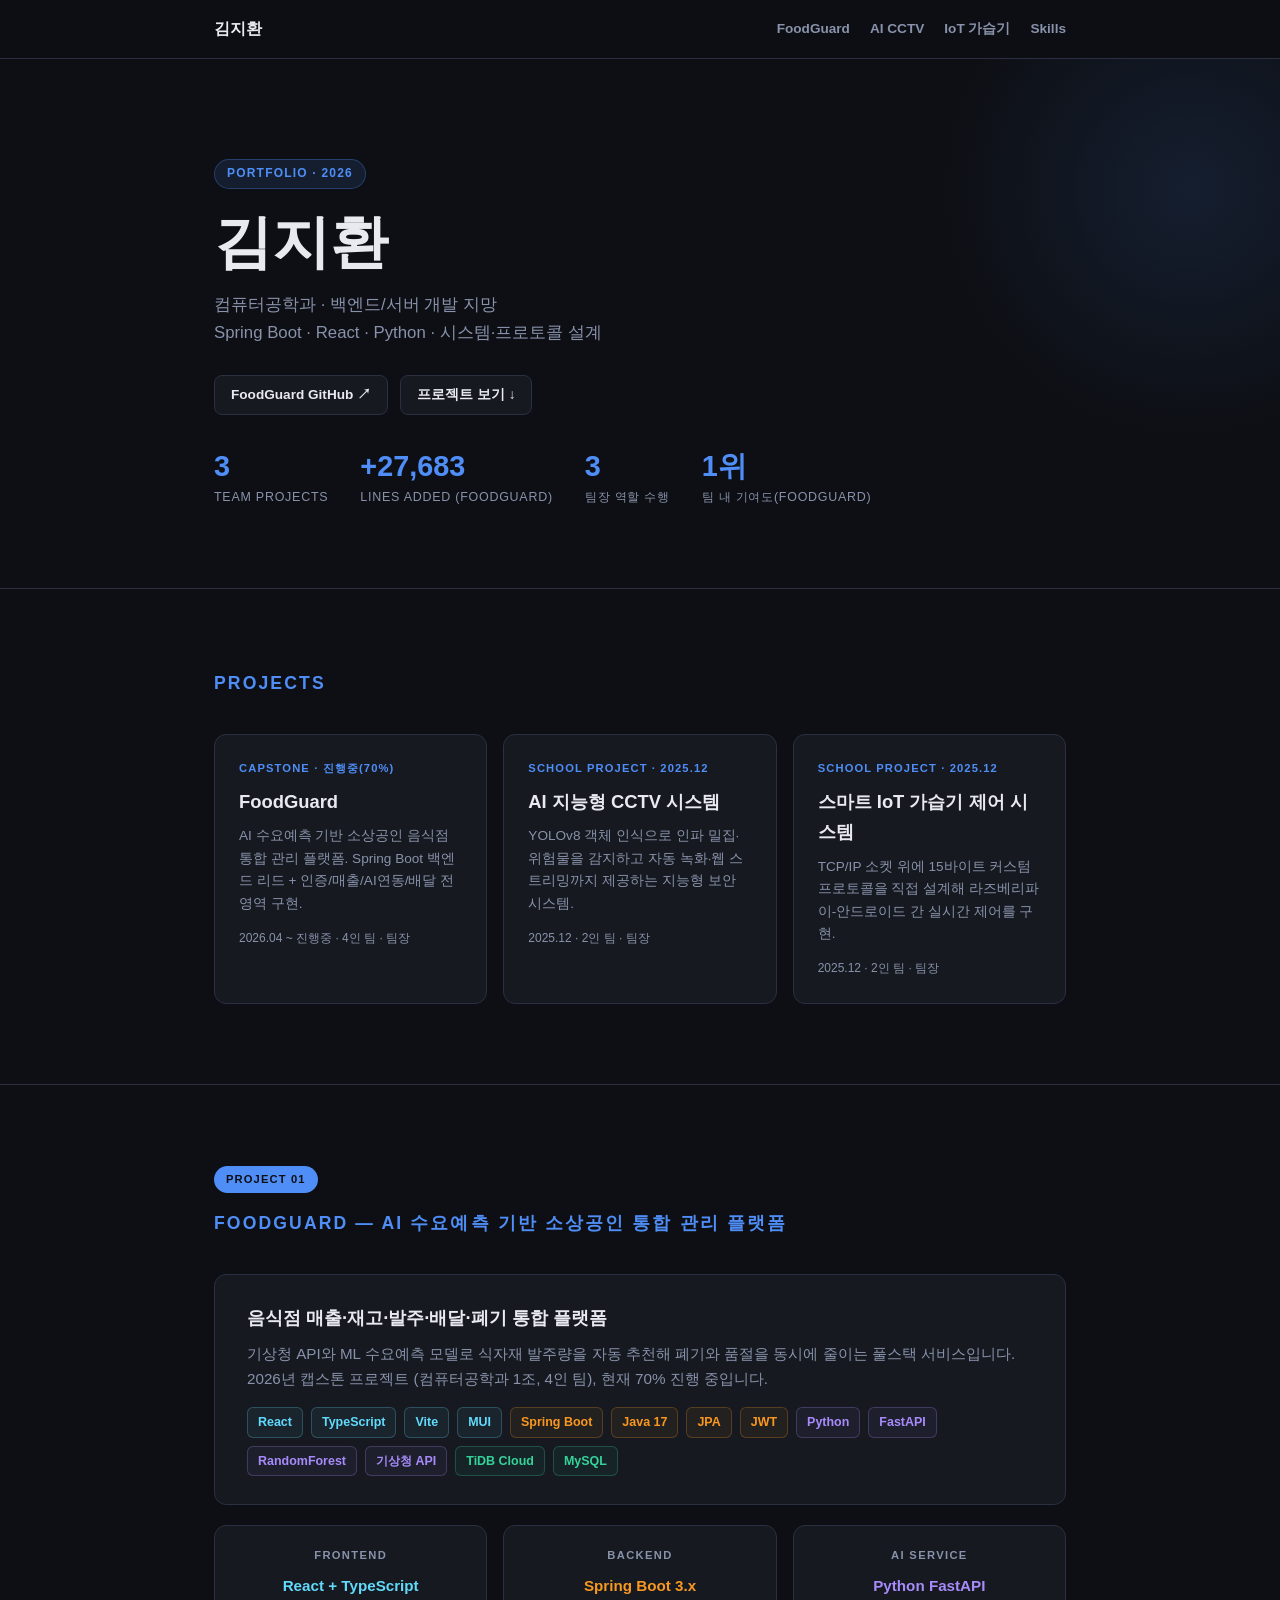
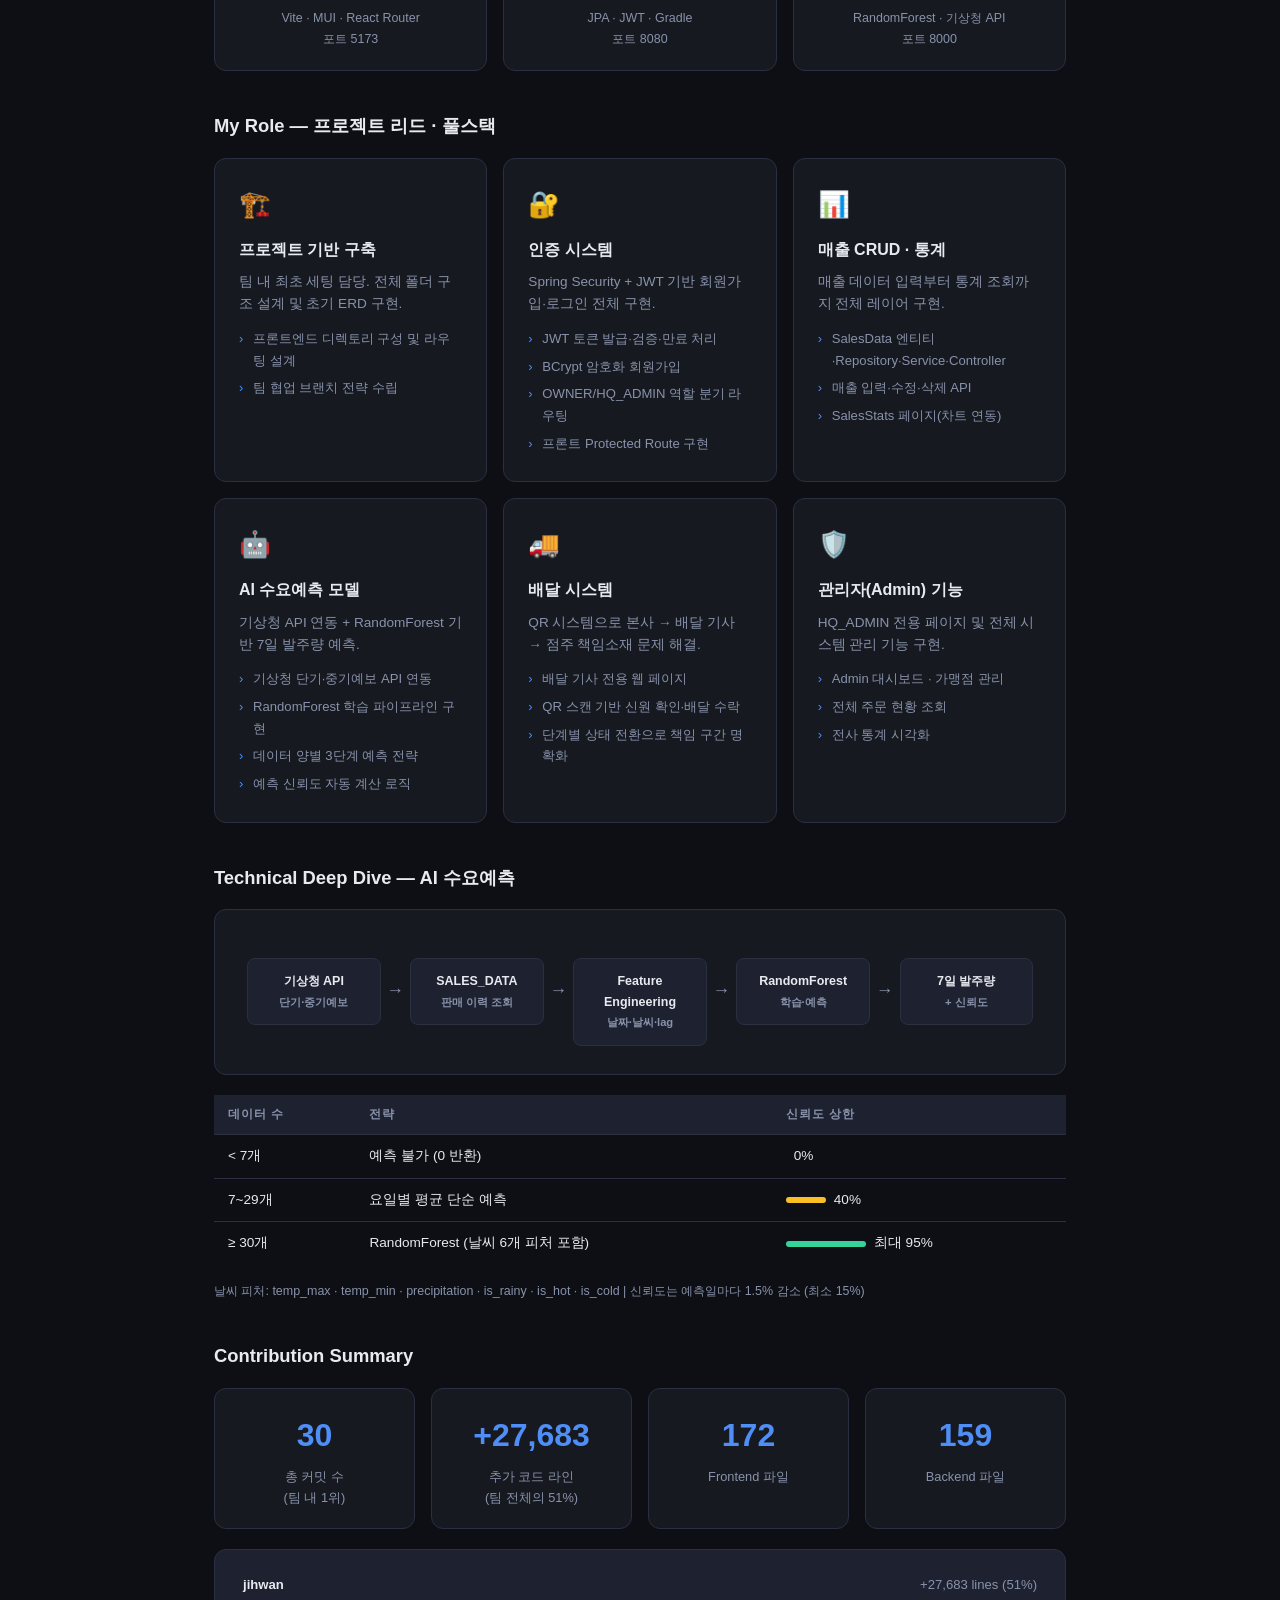
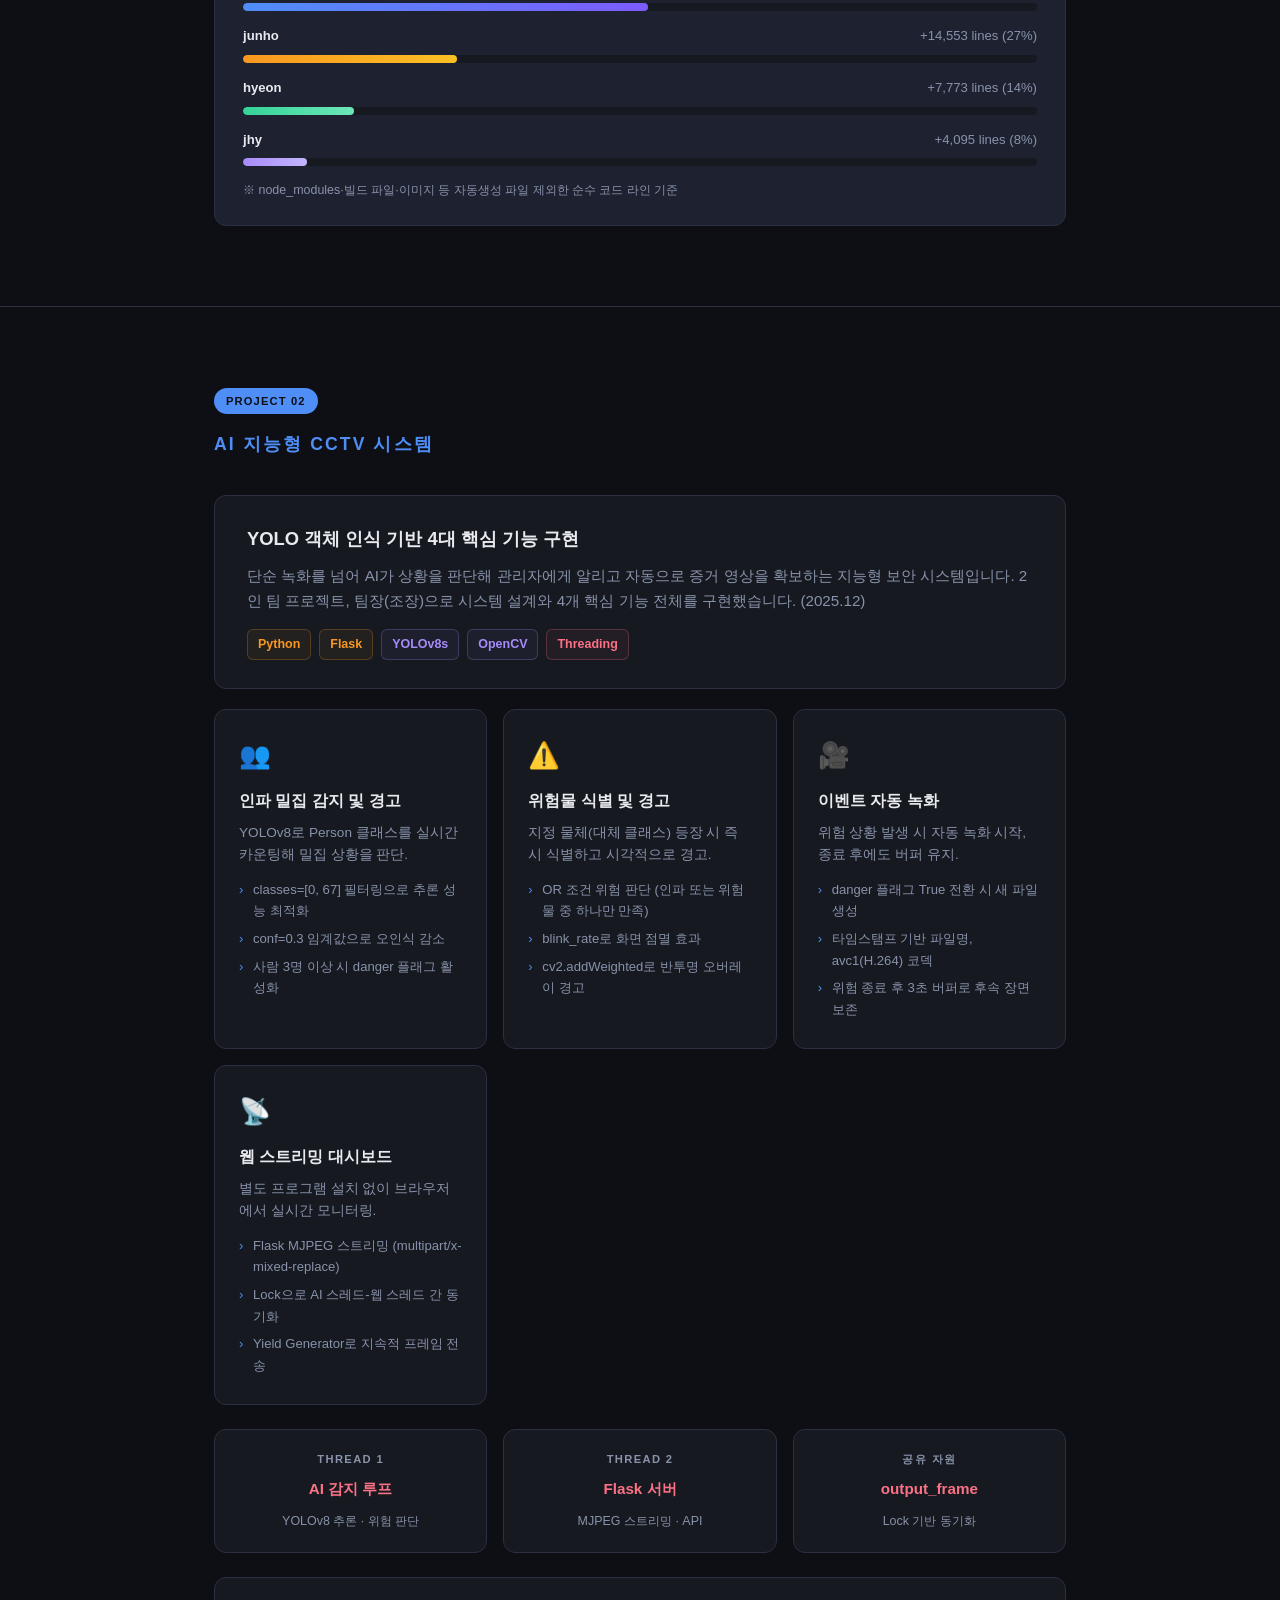
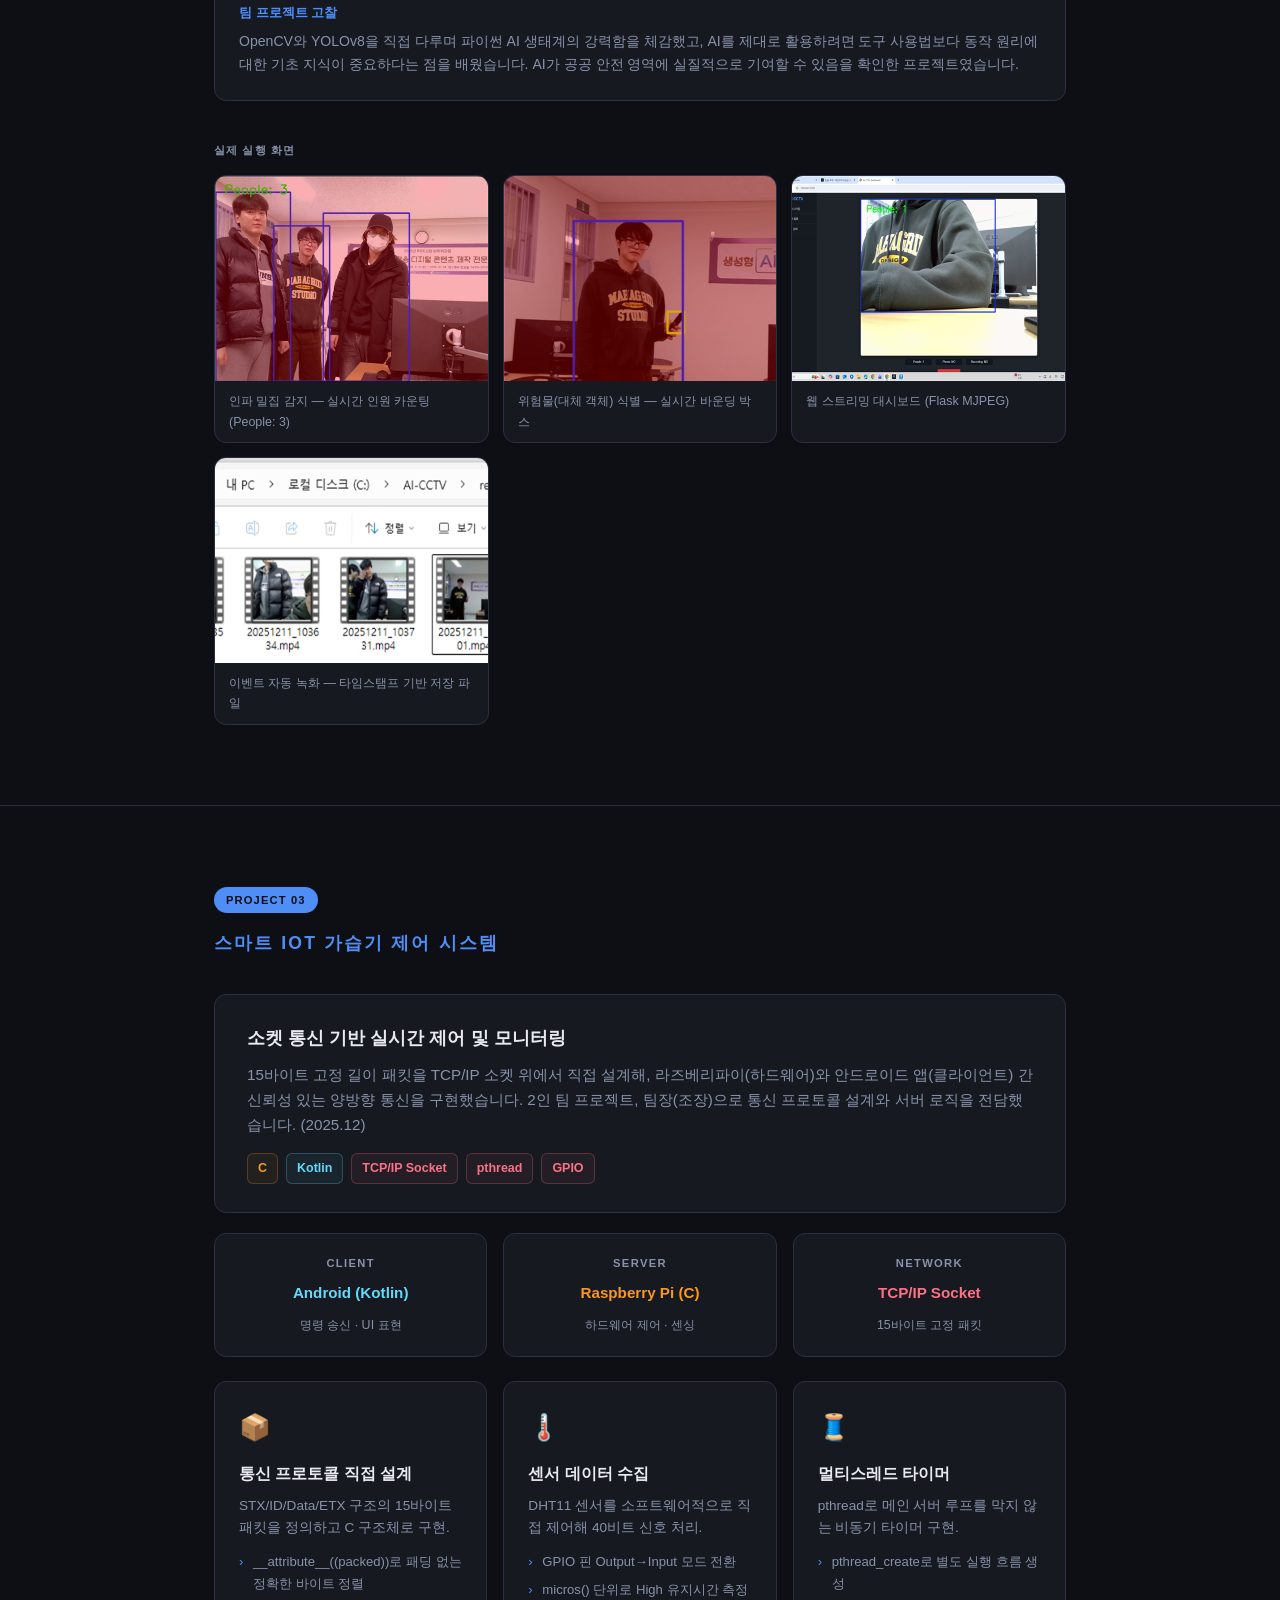
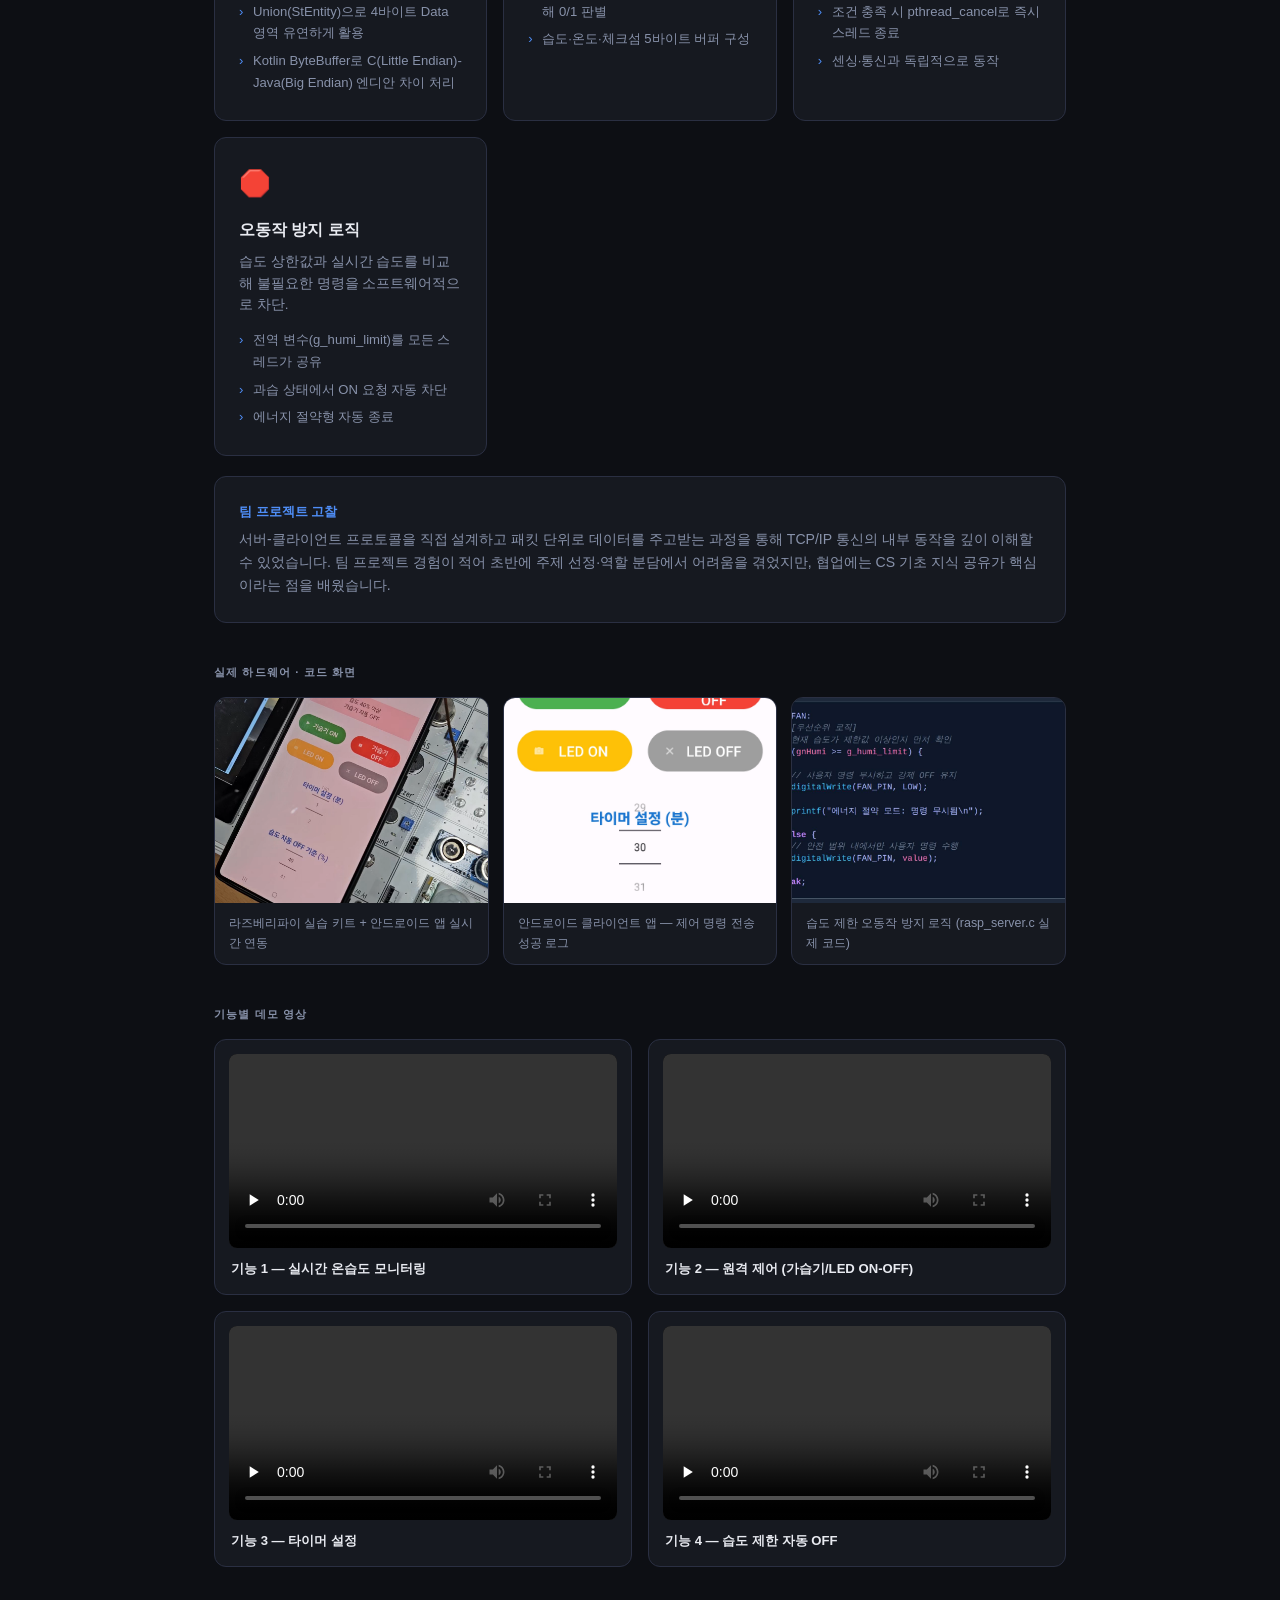
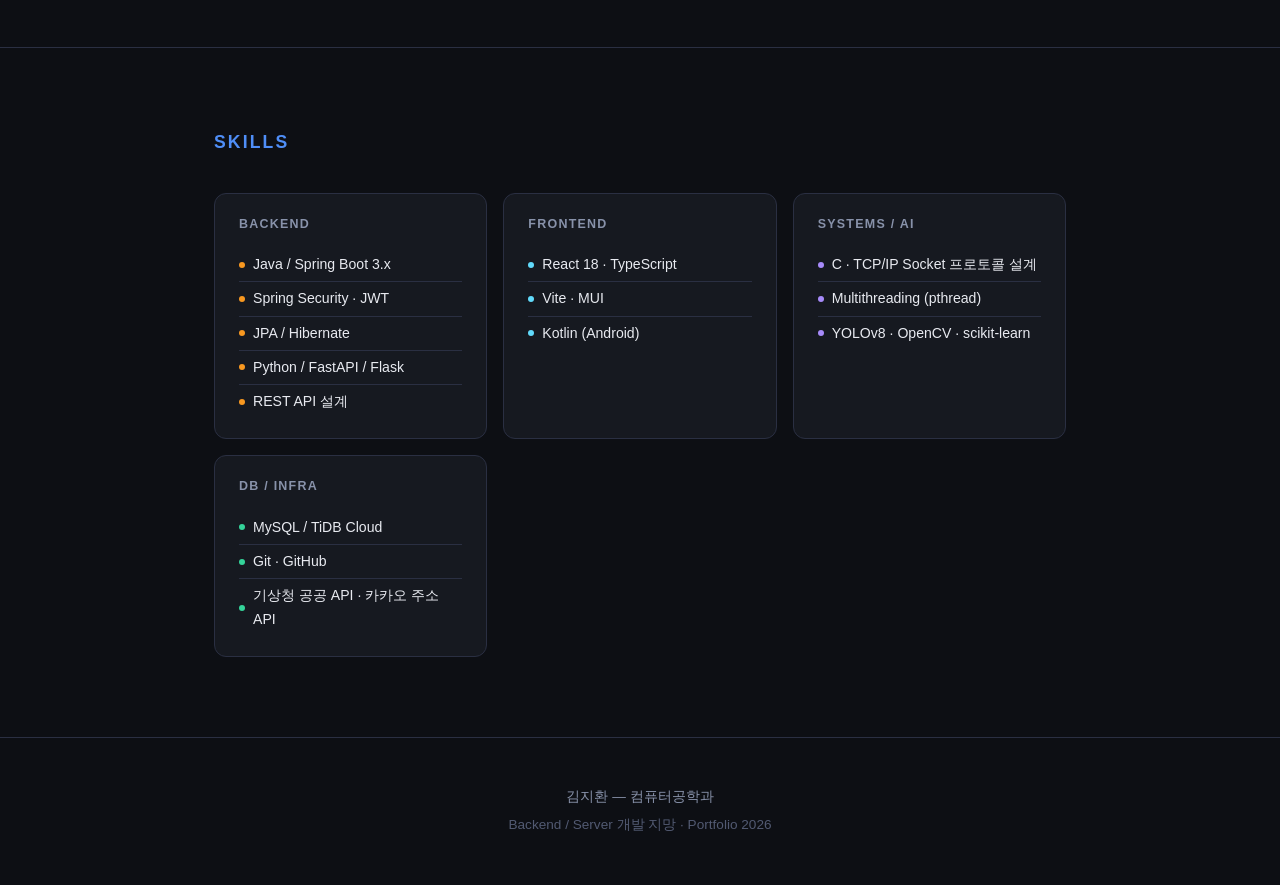
==== commit 28422dab: "Add screenshots and demo videos as proof for IoT and AI CCTV projects" ====
--- a/index.html
+++ b/index.html
@@ -169,6 +169,25 @@
   .reflection-card { background: var(--surface); border: 1px solid var(--border); border-radius: var(--radius); padding: 24px; margin-top: 20px; }
   .reflection-card .who { font-size: .8rem; font-weight: 700; color: var(--accent); margin-bottom: 6px; }
   .reflection-card p { font-size: .88rem; color: var(--muted); }
+
+  /* ── PROOF GALLERY ── */
+  .proof-label {
+    font-size: .7rem; font-weight: 700; letter-spacing: .1em; text-transform: uppercase;
+    color: var(--muted); margin: 40px 0 16px;
+  }
+  .gallery-grid { display: grid; grid-template-columns: repeat(auto-fill, minmax(220px, 1fr)); gap: 14px; }
+  .gallery-item {
+    background: var(--surface); border: 1px solid var(--border); border-radius: var(--radius);
+    overflow: hidden;
+  }
+  .gallery-item img { width: 100%; display: block; aspect-ratio: 4/3; object-fit: cover; background: #000; }
+  .gallery-item .cap { padding: 10px 14px; font-size: .78rem; color: var(--muted); }
+  .video-grid { display: grid; grid-template-columns: repeat(auto-fill, minmax(300px, 1fr)); gap: 16px; }
+  .video-item {
+    background: var(--surface); border: 1px solid var(--border); border-radius: var(--radius); padding: 14px;
+  }
+  .video-item video { width: 100%; border-radius: 8px; display: block; background: #000; }
+  .video-item .cap { padding: 10px 2px 0; font-size: .82rem; color: var(--text); font-weight: 600; }
 
   .skills-grid { display: grid; grid-template-columns: repeat(auto-fill, minmax(220px, 1fr)); gap: 16px; }
   .skill-group { background: var(--surface); border: 1px solid var(--border); border-radius: var(--radius); padding: 20px 24px; }
@@ -402,6 +421,26 @@
       <div class="who">팀 프로젝트 고찰</div>
       <p>OpenCV와 YOLOv8을 직접 다루며 파이썬 AI 생태계의 강력함을 체감했고, AI를 제대로 활용하려면 도구 사용법보다 동작 원리에 대한 기초 지식이 중요하다는 점을 배웠습니다. AI가 공공 안전 영역에 실질적으로 기여할 수 있음을 확인한 프로젝트였습니다.</p>
     </div>
+
+    <div class="proof-label">실제 실행 화면</div>
+    <div class="gallery-grid">
+      <div class="gallery-item">
+        <img src="assets/cctv/people-detect.png" alt="인파 밀집 감지 — People: 3 실시간 카운팅 및 바운딩 박스" loading="lazy">
+        <div class="cap">인파 밀집 감지 — 실시간 인원 카운팅(People: 3)</div>
+      </div>
+      <div class="gallery-item">
+        <img src="assets/cctv/phone-detect.png" alt="위험물(휴대폰) 식별 — 노란 박스로 객체 표시" loading="lazy">
+        <div class="cap">위험물(대체 객체) 식별 — 실시간 바운딩 박스</div>
+      </div>
+      <div class="gallery-item">
+        <img src="assets/cctv/web-dashboard.png" alt="Flask 웹 스트리밍 대시보드 — People/Phone/Recording 상태 표시" loading="lazy">
+        <div class="cap">웹 스트리밍 대시보드 (Flask MJPEG)</div>
+      </div>
+      <div class="gallery-item">
+        <img src="assets/cctv/auto-recording.png" alt="이벤트 발생 시 자동 저장된 녹화 파일 목록" loading="lazy">
+        <div class="cap">이벤트 자동 녹화 — 타임스탬프 기반 저장 파일</div>
+      </div>
+    </div>
   </div>
 </section>
 
@@ -455,6 +494,42 @@
       <div class="who">팀 프로젝트 고찰</div>
       <p>서버-클라이언트 프로토콜을 직접 설계하고 패킷 단위로 데이터를 주고받는 과정을 통해 TCP/IP 통신의 내부 동작을 깊이 이해할 수 있었습니다. 팀 프로젝트 경험이 적어 초반에 주제 선정·역할 분담에서 어려움을 겪었지만, 협업에는 CS 기초 지식 공유가 핵심이라는 점을 배웠습니다.</p>
     </div>
+
+    <div class="proof-label">실제 하드웨어 · 코드 화면</div>
+    <div class="gallery-grid">
+      <div class="gallery-item">
+        <img src="assets/iot/app-hardware-demo.png" alt="라즈베리파이 실습 키트와 안드로이드 앱 화면을 함께 촬영한 실제 구동 사진" loading="lazy">
+        <div class="cap">라즈베리파이 실습 키트 + 안드로이드 앱 실시간 연동</div>
+      </div>
+      <div class="gallery-item">
+        <img src="assets/iot/app-screen.jpg" alt="안드로이드 앱 제어 화면 — 습도/온도 표시 및 제어 버튼" loading="lazy">
+        <div class="cap">안드로이드 클라이언트 앱 — 제어 명령 전송 성공 로그</div>
+      </div>
+      <div class="gallery-item">
+        <img src="assets/iot/code-humidity-guard.png" alt="습도 제한 오동작 방지 로직 실제 C 코드" loading="lazy">
+        <div class="cap">습도 제한 오동작 방지 로직 (rasp_server.c 실제 코드)</div>
+      </div>
+    </div>
+
+    <div class="proof-label">기능별 데모 영상</div>
+    <div class="video-grid">
+      <div class="video-item">
+        <video controls preload="none" poster="" src="assets/iot/demo-1-monitoring.mp4"></video>
+        <div class="cap">기능 1 — 실시간 온습도 모니터링</div>
+      </div>
+      <div class="video-item">
+        <video controls preload="none" src="assets/iot/demo-2-control.mp4"></video>
+        <div class="cap">기능 2 — 원격 제어 (가습기/LED ON-OFF)</div>
+      </div>
+      <div class="video-item">
+        <video controls preload="none" src="assets/iot/demo-3-timer.mp4"></video>
+        <div class="cap">기능 3 — 타이머 설정</div>
+      </div>
+      <div class="video-item">
+        <video controls preload="none" src="assets/iot/demo-4-humidity-limit.mp4"></video>
+        <div class="cap">기능 4 — 습도 제한 자동 OFF</div>
+      </div>
+    </div>
   </div>
 </section>
 
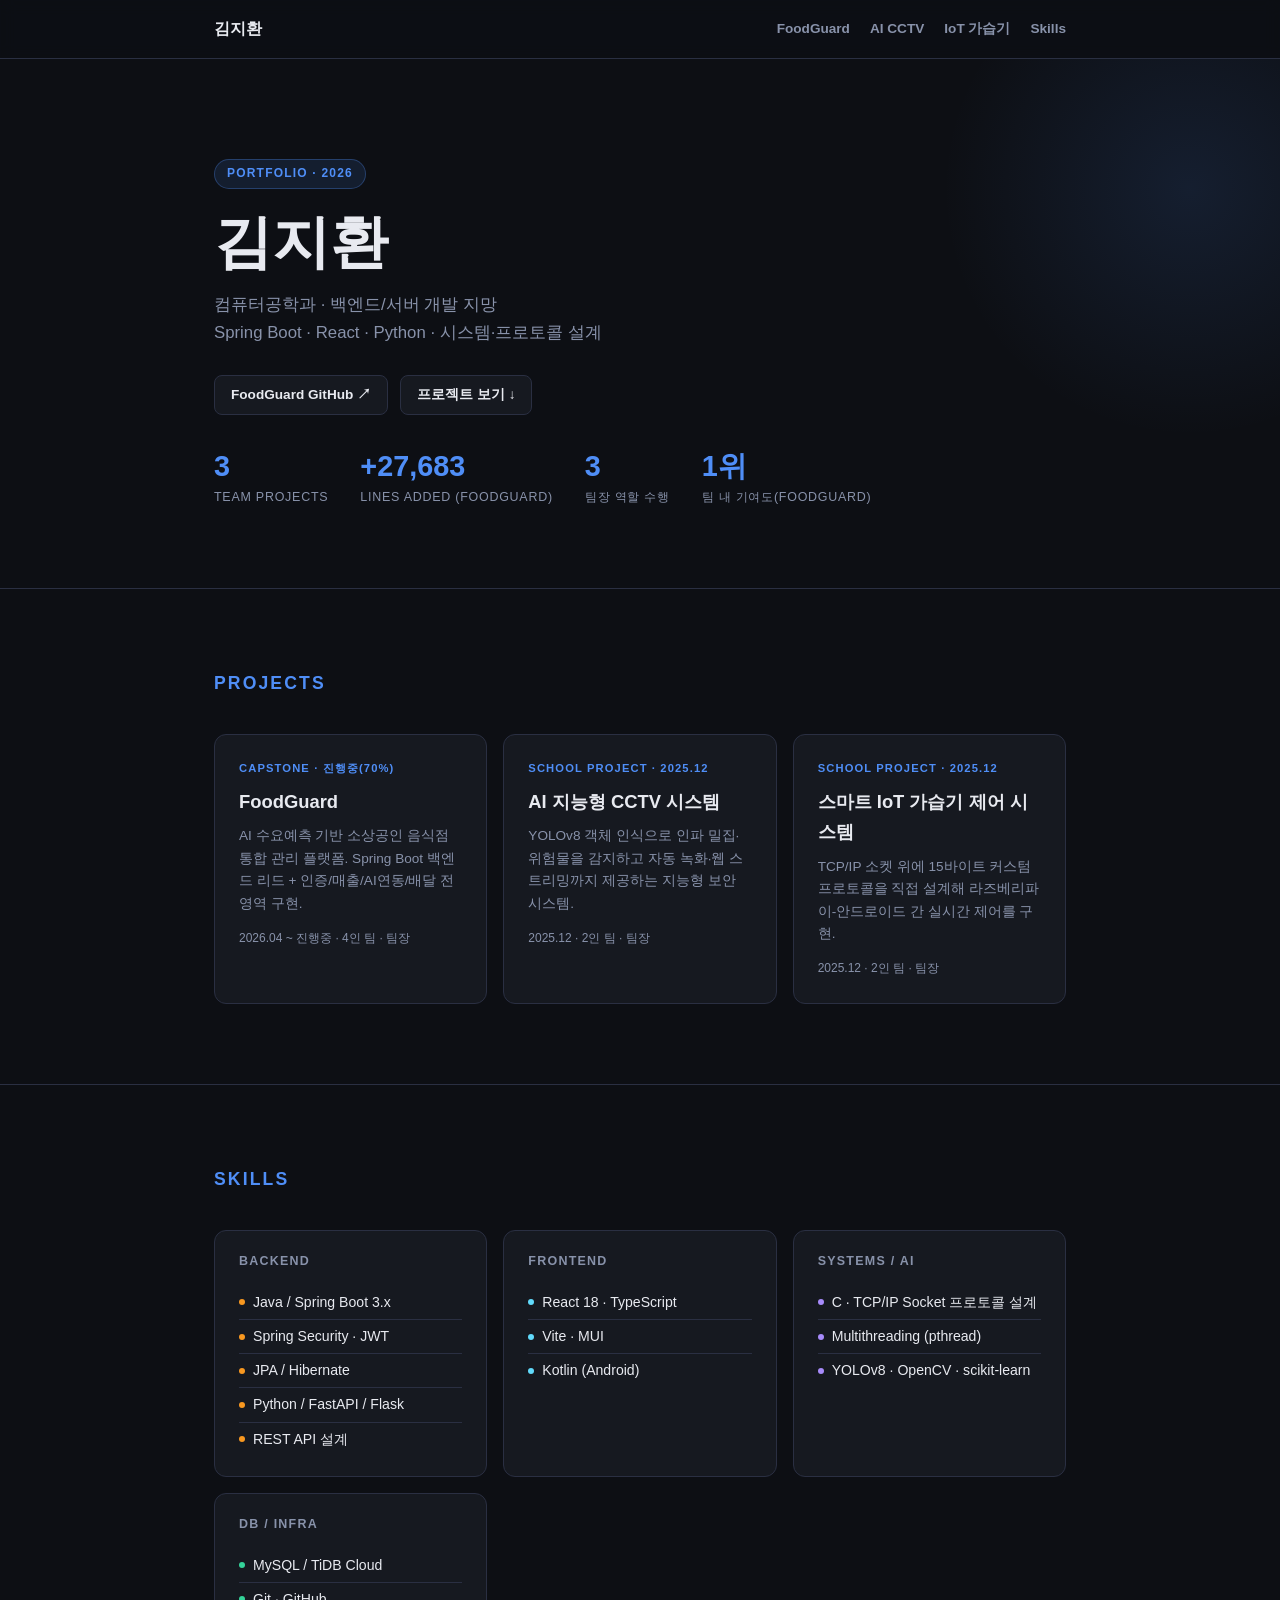
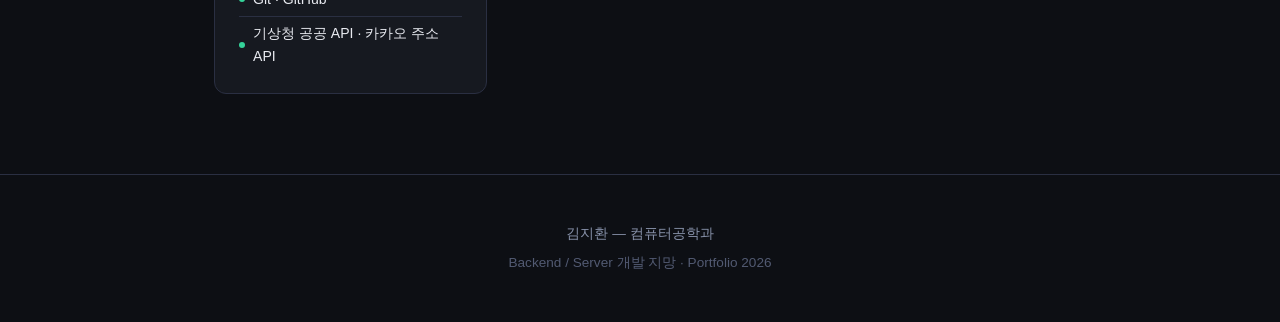
==== commit ed96be66: "Split single-page portfolio into per-project pages" ====
--- a/index.html
+++ b/index.html
@@ -4,216 +4,17 @@
 <meta charset="UTF-8" />
 <meta name="viewport" content="width=device-width, initial-scale=1.0" />
 <title>김지환 — Portfolio</title>
-<style>
-  :root {
-    --bg: #0d0f14;
-    --surface: #161920;
-    --surface2: #1e2230;
-    --border: #2a2f42;
-    --accent: #4f8ef7;
-    --accent2: #7c5cfc;
-    --green: #34d399;
-    --yellow: #fbbf24;
-    --text: #e8eaf0;
-    --muted: #8892aa;
-    --radius: 12px;
-  }
-  * { box-sizing: border-box; margin: 0; padding: 0; }
-  html { scroll-behavior: smooth; }
-  body {
-    background: var(--bg);
-    color: var(--text);
-    font-family: 'Segoe UI', 'Apple SD Gothic Neo', sans-serif;
-    line-height: 1.65;
-    -webkit-font-smoothing: antialiased;
-  }
-  .container { max-width: 900px; margin: 0 auto; padding: 0 24px; }
-  section { padding: 80px 0; border-bottom: 1px solid var(--border); }
-  section:last-child { border-bottom: none; }
-  h2 {
-    font-size: 1.1rem; font-weight: 600; letter-spacing: .12em;
-    text-transform: uppercase; color: var(--accent); margin-bottom: 36px;
-  }
-  h3 { font-size: 1.15rem; font-weight: 600; margin-bottom: 8px; }
-
-  /* NAV */
-  nav {
-    position: sticky; top: 0; z-index: 10;
-    background: rgba(13,15,20,.85); backdrop-filter: blur(8px);
-    border-bottom: 1px solid var(--border);
-  }
-  .nav-inner {
-    max-width: 900px; margin: 0 auto; padding: 16px 24px;
-    display: flex; justify-content: space-between; align-items: center;
-    flex-wrap: wrap; gap: 12px;
-  }
-  .nav-name { font-weight: 800; }
-  .nav-links { display: flex; gap: 20px; flex-wrap: wrap; }
-  .nav-links a {
-    color: var(--muted); text-decoration: none; font-size: .85rem; font-weight: 600;
-  }
-  .nav-links a:hover { color: var(--accent); }
-
-  /* HERO */
-  .hero { padding: 100px 0 80px; border-bottom: 1px solid var(--border); position: relative; overflow: hidden; }
-  .hero::before {
-    content: ''; position: absolute; top: -120px; right: -160px;
-    width: 500px; height: 500px;
-    background: radial-gradient(circle, rgba(79,142,247,.12) 0%, transparent 70%);
-    pointer-events: none;
-  }
-  .badge {
-    display: inline-block; font-size: .75rem; font-weight: 600; letter-spacing: .1em;
-    text-transform: uppercase; color: var(--accent); background: rgba(79,142,247,.12);
-    border: 1px solid rgba(79,142,247,.3); padding: 4px 12px; border-radius: 20px; margin-bottom: 20px;
-  }
-  .hero h1 {
-    font-size: clamp(2.2rem, 6vw, 3.6rem); font-weight: 800; line-height: 1.15; margin-bottom: 16px;
-    background: linear-gradient(135deg, #e8eaf0 30%, #8892aa);
-    -webkit-background-clip: text; -webkit-text-fill-color: transparent; background-clip: text;
-  }
-  .hero-sub { font-size: 1.05rem; color: var(--muted); max-width: 560px; margin-bottom: 28px; }
-  .hero-links { display: flex; gap: 12px; flex-wrap: wrap; margin-bottom: 36px; }
-  .hero-links a {
-    font-size: .85rem; font-weight: 600; color: var(--text); text-decoration: none;
-    border: 1px solid var(--border); padding: 8px 16px; border-radius: 8px; background: var(--surface);
-  }
-  .hero-links a:hover { border-color: var(--accent); color: var(--accent); }
-  .stats-row { display: flex; gap: 32px; flex-wrap: wrap; }
-  .stat { display: flex; flex-direction: column; }
-  .stat-value { font-size: 1.8rem; font-weight: 800; color: var(--text); line-height: 1.1; }
-  .stat-value span { color: var(--accent); }
-  .stat-label { font-size: .78rem; color: var(--muted); letter-spacing: .06em; text-transform: uppercase; margin-top: 4px; }
-
-  /* PROJECT OVERVIEW CARDS */
-  .overview-grid { display: grid; grid-template-columns: repeat(auto-fill, minmax(260px, 1fr)); gap: 16px; }
-  .overview-card {
-    background: var(--surface); border: 1px solid var(--border); border-radius: var(--radius);
-    padding: 24px; text-decoration: none; color: inherit; display: block; transition: border-color .2s, transform .2s;
-  }
-  .overview-card:hover { border-color: var(--accent); transform: translateY(-2px); }
-  .overview-card .tag { font-size: .7rem; font-weight: 700; letter-spacing: .1em; text-transform: uppercase; color: var(--accent); margin-bottom: 10px; }
-  .overview-card h3 { margin-bottom: 8px; }
-  .overview-card p { font-size: .85rem; color: var(--muted); margin-bottom: 14px; }
-  .overview-card .meta { font-size: .75rem; color: var(--muted); }
-
-  /* GENERIC */
-  .project-card {
-    background: var(--surface); border: 1px solid var(--border); border-radius: var(--radius);
-    padding: 28px 32px; margin-bottom: 20px;
-  }
-  .project-card p { color: var(--muted); font-size: .95rem; margin-top: 8px; }
-  .tech-pills { display: flex; flex-wrap: wrap; gap: 8px; margin-top: 16px; }
-  .pill {
-    font-size: .78rem; font-weight: 600; padding: 4px 10px; border-radius: 6px;
-    background: var(--surface2); color: var(--muted); border: 1px solid var(--border);
-  }
-  .pill.fe { color: #61dafb; border-color: rgba(97,218,251,.25); background: rgba(97,218,251,.06); }
-  .pill.be { color: #f89820; border-color: rgba(248,152,32,.25); background: rgba(248,152,32,.06); }
-  .pill.ai { color: #a78bfa; border-color: rgba(167,139,250,.25); background: rgba(167,139,250,.06); }
-  .pill.db { color: var(--green); border-color: rgba(52,211,153,.25); background: rgba(52,211,153,.06); }
-  .pill.sys { color: #fb7185; border-color: rgba(251,113,133,.25); background: rgba(251,113,133,.06); }
-
-  .features-grid { display: grid; grid-template-columns: repeat(auto-fill, minmax(260px, 1fr)); gap: 16px; }
-  .feature-card {
-    background: var(--surface); border: 1px solid var(--border); border-radius: var(--radius);
-    padding: 24px; transition: border-color .2s, transform .2s;
-  }
-  .feature-card:hover { border-color: var(--accent); transform: translateY(-2px); }
-  .feature-icon { font-size: 1.6rem; margin-bottom: 12px; }
-  .feature-card h3 { font-size: 1rem; margin-bottom: 8px; }
-  .feature-card p { font-size: .85rem; color: var(--muted); line-height: 1.6; }
-  .feature-card ul { list-style: none; margin-top: 10px; }
-  .feature-card ul li { font-size: .82rem; color: var(--muted); padding: 3px 0; padding-left: 14px; position: relative; }
-  .feature-card ul li::before { content: '›'; position: absolute; left: 0; color: var(--accent); }
-
-  .arch-row { display: grid; grid-template-columns: 1fr 1fr 1fr; gap: 16px; margin-bottom: 24px; }
-  @media (max-width: 640px) {
-    .arch-row { grid-template-columns: 1fr; }
-    .stats-row { gap: 20px; }
-    .nav-links { font-size: .8rem; }
-  }
-  .arch-card { background: var(--surface); border: 1px solid var(--border); border-radius: var(--radius); padding: 20px; text-align: center; }
-  .arch-card .arch-label { font-size: .7rem; font-weight: 700; letter-spacing: .12em; text-transform: uppercase; color: var(--muted); margin-bottom: 8px; }
-  .arch-card .arch-name { font-size: .95rem; font-weight: 700; margin-bottom: 10px; }
-  .arch-card.fe .arch-name { color: #61dafb; }
-  .arch-card.be .arch-name { color: #f89820; }
-  .arch-card.ai .arch-name { color: #a78bfa; }
-  .arch-card.sys .arch-name { color: #fb7185; }
-  .arch-card .arch-stack { font-size: .78rem; color: var(--muted); line-height: 1.7; }
-
-  .ai-flow { background: var(--surface); border: 1px solid var(--border); border-radius: var(--radius); padding: 28px 32px; margin-bottom: 20px; }
-  .flow-steps { display: flex; align-items: flex-start; gap: 0; margin-top: 20px; flex-wrap: wrap; }
-  .flow-step { flex: 1; min-width: 110px; text-align: center; }
-  .flow-step-box { background: var(--surface2); border: 1px solid var(--border); border-radius: 8px; padding: 12px 8px; font-size: .78rem; color: var(--text); font-weight: 600; }
-  .flow-arrow { display: flex; align-items: center; padding: 0 6px; color: var(--muted); font-size: 1.1rem; margin-top: 18px; }
-
-  .model-table { width: 100%; border-collapse: collapse; margin-top: 20px; font-size: .85rem; }
-  .model-table th { text-align: left; padding: 10px 14px; background: var(--surface2); color: var(--muted); font-size: .75rem; letter-spacing: .08em; text-transform: uppercase; border-bottom: 1px solid var(--border); }
-  .model-table td { padding: 10px 14px; border-bottom: 1px solid var(--border); color: var(--text); }
-  .model-table tr:last-child td { border-bottom: none; }
-  .conf-bar { display: inline-block; height: 6px; border-radius: 3px; vertical-align: middle; margin-right: 8px; }
-
-  .contrib-row { display: grid; grid-template-columns: repeat(auto-fill, minmax(180px, 1fr)); gap: 16px; margin-top: 8px; }
-  .contrib-card { background: var(--surface); border: 1px solid var(--border); border-radius: var(--radius); padding: 20px; text-align: center; }
-  .contrib-num { font-size: 2rem; font-weight: 800; color: var(--accent); }
-  .contrib-desc { font-size: .8rem; color: var(--muted); margin-top: 4px; }
-
-  .contribution-bar { background: var(--surface2); border: 1px solid var(--border); border-radius: var(--radius); padding: 24px 28px; margin-top: 20px; }
-  .bar-label { display: flex; justify-content: space-between; font-size: .82rem; color: var(--muted); margin-bottom: 8px; }
-  .bar-label strong { color: var(--text); }
-  .bar-track { height: 8px; background: var(--surface); border-radius: 4px; margin-bottom: 14px; overflow: hidden; }
-  .bar-fill { height: 100%; border-radius: 4px; background: linear-gradient(90deg, var(--accent), var(--accent2)); }
-  .note { font-size: .78rem; color: var(--muted); margin-top: 8px; }
-
-  .reflection-card { background: var(--surface); border: 1px solid var(--border); border-radius: var(--radius); padding: 24px; margin-top: 20px; }
-  .reflection-card .who { font-size: .8rem; font-weight: 700; color: var(--accent); margin-bottom: 6px; }
-  .reflection-card p { font-size: .88rem; color: var(--muted); }
-
-  /* ── PROOF GALLERY ── */
-  .proof-label {
-    font-size: .7rem; font-weight: 700; letter-spacing: .1em; text-transform: uppercase;
-    color: var(--muted); margin: 40px 0 16px;
-  }
-  .gallery-grid { display: grid; grid-template-columns: repeat(auto-fill, minmax(220px, 1fr)); gap: 14px; }
-  .gallery-item {
-    background: var(--surface); border: 1px solid var(--border); border-radius: var(--radius);
-    overflow: hidden;
-  }
-  .gallery-item img { width: 100%; display: block; aspect-ratio: 4/3; object-fit: cover; background: #000; }
-  .gallery-item .cap { padding: 10px 14px; font-size: .78rem; color: var(--muted); }
-  .video-grid { display: grid; grid-template-columns: repeat(auto-fill, minmax(300px, 1fr)); gap: 16px; }
-  .video-item {
-    background: var(--surface); border: 1px solid var(--border); border-radius: var(--radius); padding: 14px;
-  }
-  .video-item video { width: 100%; border-radius: 8px; display: block; background: #000; }
-  .video-item .cap { padding: 10px 2px 0; font-size: .82rem; color: var(--text); font-weight: 600; }
-
-  .skills-grid { display: grid; grid-template-columns: repeat(auto-fill, minmax(220px, 1fr)); gap: 16px; }
-  .skill-group { background: var(--surface); border: 1px solid var(--border); border-radius: var(--radius); padding: 20px 24px; }
-  .skill-group-title { font-size: .78rem; font-weight: 700; letter-spacing: .1em; text-transform: uppercase; color: var(--muted); margin-bottom: 14px; }
-  .skill-list { list-style: none; }
-  .skill-list li { font-size: .88rem; color: var(--text); padding: 5px 0; border-bottom: 1px solid var(--border); display: flex; align-items: center; gap: 8px; }
-  .skill-list li:last-child { border-bottom: none; }
-  .skill-dot { width: 6px; height: 6px; border-radius: 50%; flex-shrink: 0; }
-
-  .divider-label {
-    display: inline-block; font-size: .7rem; font-weight: 700; letter-spacing: .1em; text-transform: uppercase;
-    color: var(--bg); background: var(--accent); padding: 4px 12px; border-radius: 20px; margin-bottom: 16px;
-  }
-
-  footer { padding: 48px 0; text-align: center; color: var(--muted); font-size: .85rem; }
-</style>
+<link rel="stylesheet" href="style.css">
 </head>
 <body>
 
 <nav>
   <div class="nav-inner">
-    <span class="nav-name">김지환</span>
+    <a class="nav-name" href="index.html" style="color:inherit;text-decoration:none">김지환</a>
     <div class="nav-links">
-      <a href="#foodguard">FoodGuard</a>
-      <a href="#ai-cctv">AI CCTV</a>
-      <a href="#iot">IoT 가습기</a>
+      <a href="foodguard.html">FoodGuard</a>
+      <a href="ai-cctv.html">AI CCTV</a>
+      <a href="iot.html">IoT 가습기</a>
       <a href="#skills">Skills</a>
     </div>
   </div>
@@ -230,7 +31,7 @@
     </p>
     <div class="hero-links">
       <a href="https://github.com/Food-G/Test-Repository/tree/jihwan" target="_blank">FoodGuard GitHub ↗</a>
-      <a href="#foodguard">프로젝트 보기 ↓</a>
+      <a href="#projects">프로젝트 보기 ↓</a>
     </div>
     <div class="stats-row">
       <div class="stat"><div class="stat-value"><span>3</span></div><div class="stat-label">Team Projects</div></div>
@@ -242,293 +43,28 @@
 </section>
 
 <!-- ── PROJECT OVERVIEW ── -->
-<section>
+<section id="projects">
   <div class="container">
     <h2>Projects</h2>
     <div class="overview-grid">
-      <a class="overview-card" href="#foodguard">
+      <a class="overview-card" href="foodguard.html">
         <div class="tag">Capstone · 진행중(70%)</div>
         <h3>FoodGuard</h3>
         <p>AI 수요예측 기반 소상공인 음식점 통합 관리 플랫폼. Spring Boot 백엔드 리드 + 인증/매출/AI연동/배달 전 영역 구현.</p>
         <div class="meta">2026.04 ~ 진행중 · 4인 팀 · 팀장</div>
       </a>
-      <a class="overview-card" href="#ai-cctv">
+      <a class="overview-card" href="ai-cctv.html">
         <div class="tag">School Project · 2025.12</div>
         <h3>AI 지능형 CCTV 시스템</h3>
         <p>YOLOv8 객체 인식으로 인파 밀집·위험물을 감지하고 자동 녹화·웹 스트리밍까지 제공하는 지능형 보안 시스템.</p>
         <div class="meta">2025.12 · 2인 팀 · 팀장</div>
       </a>
-      <a class="overview-card" href="#iot">
+      <a class="overview-card" href="iot.html">
         <div class="tag">School Project · 2025.12</div>
         <h3>스마트 IoT 가습기 제어 시스템</h3>
         <p>TCP/IP 소켓 위에 15바이트 커스텀 프로토콜을 직접 설계해 라즈베리파이-안드로이드 간 실시간 제어를 구현.</p>
         <div class="meta">2025.12 · 2인 팀 · 팀장</div>
       </a>
-    </div>
-  </div>
-</section>
-
-<!-- ══════════════ FOODGUARD ══════════════ -->
-<section id="foodguard">
-  <div class="container">
-    <span class="divider-label">Project 01</span>
-    <h2>FoodGuard — AI 수요예측 기반 소상공인 통합 관리 플랫폼</h2>
-    <div class="project-card">
-      <h3>음식점 매출·재고·발주·배달·폐기 통합 플랫폼</h3>
-      <p>
-        기상청 API와 ML 수요예측 모델로 식자재 발주량을 자동 추천해 폐기와 품절을 동시에 줄이는 풀스택 서비스입니다.
-        2026년 캡스톤 프로젝트 (컴퓨터공학과 1조, 4인 팀), 현재 70% 진행 중입니다.
-      </p>
-      <div class="tech-pills">
-        <span class="pill fe">React</span><span class="pill fe">TypeScript</span><span class="pill fe">Vite</span><span class="pill fe">MUI</span>
-        <span class="pill be">Spring Boot</span><span class="pill be">Java 17</span><span class="pill be">JPA</span><span class="pill be">JWT</span>
-        <span class="pill ai">Python</span><span class="pill ai">FastAPI</span><span class="pill ai">RandomForest</span><span class="pill ai">기상청 API</span>
-        <span class="pill db">TiDB Cloud</span><span class="pill db">MySQL</span>
-      </div>
-    </div>
-    <div class="arch-row">
-      <div class="arch-card fe"><div class="arch-label">Frontend</div><div class="arch-name">React + TypeScript</div><div class="arch-stack">Vite · MUI · React Router<br>포트 5173</div></div>
-      <div class="arch-card be"><div class="arch-label">Backend</div><div class="arch-name">Spring Boot 3.x</div><div class="arch-stack">JPA · JWT · Gradle<br>포트 8080</div></div>
-      <div class="arch-card ai"><div class="arch-label">AI Service</div><div class="arch-name">Python FastAPI</div><div class="arch-stack">RandomForest · 기상청 API<br>포트 8000</div></div>
-    </div>
-
-    <h3 style="margin:40px 0 16px">My Role — 프로젝트 리드 · 풀스택</h3>
-    <div class="features-grid">
-      <div class="feature-card">
-        <div class="feature-icon">🏗️</div><h3>프로젝트 기반 구축</h3>
-        <p>팀 내 최초 세팅 담당. 전체 폴더 구조 설계 및 초기 ERD 구현.</p>
-        <ul><li>프론트엔드 디렉토리 구성 및 라우팅 설계</li><li>팀 협업 브랜치 전략 수립</li></ul>
-      </div>
-      <div class="feature-card">
-        <div class="feature-icon">🔐</div><h3>인증 시스템</h3>
-        <p>Spring Security + JWT 기반 회원가입·로그인 전체 구현.</p>
-        <ul><li>JWT 토큰 발급·검증·만료 처리</li><li>BCrypt 암호화 회원가입</li><li>OWNER/HQ_ADMIN 역할 분기 라우팅</li><li>프론트 Protected Route 구현</li></ul>
-      </div>
-      <div class="feature-card">
-        <div class="feature-icon">📊</div><h3>매출 CRUD · 통계</h3>
-        <p>매출 데이터 입력부터 통계 조회까지 전체 레이어 구현.</p>
-        <ul><li>SalesData 엔티티·Repository·Service·Controller</li><li>매출 입력·수정·삭제 API</li><li>SalesStats 페이지(차트 연동)</li></ul>
-      </div>
-      <div class="feature-card">
-        <div class="feature-icon">🤖</div><h3>AI 수요예측 모델</h3>
-        <p>기상청 API 연동 + RandomForest 기반 7일 발주량 예측.</p>
-        <ul><li>기상청 단기·중기예보 API 연동</li><li>RandomForest 학습 파이프라인 구현</li><li>데이터 양별 3단계 예측 전략</li><li>예측 신뢰도 자동 계산 로직</li></ul>
-      </div>
-      <div class="feature-card">
-        <div class="feature-icon">🚚</div><h3>배달 시스템</h3>
-        <p>QR 시스템으로 본사 → 배달 기사 → 점주 책임소재 문제 해결.</p>
-        <ul><li>배달 기사 전용 웹 페이지</li><li>QR 스캔 기반 신원 확인·배달 수락</li><li>단계별 상태 전환으로 책임 구간 명확화</li></ul>
-      </div>
-      <div class="feature-card">
-        <div class="feature-icon">🛡️</div><h3>관리자(Admin) 기능</h3>
-        <p>HQ_ADMIN 전용 페이지 및 전체 시스템 관리 기능 구현.</p>
-        <ul><li>Admin 대시보드 · 가맹점 관리</li><li>전체 주문 현황 조회</li><li>전사 통계 시각화</li></ul>
-      </div>
-    </div>
-
-    <h3 style="margin:40px 0 16px">Technical Deep Dive — AI 수요예측</h3>
-    <div class="ai-flow">
-      <div class="flow-steps">
-        <div class="flow-step"><div class="flow-step-box">기상청 API<br><span style="font-size:.7rem;color:var(--muted)">단기·중기예보</span></div></div>
-        <div class="flow-arrow">→</div>
-        <div class="flow-step"><div class="flow-step-box">SALES_DATA<br><span style="font-size:.7rem;color:var(--muted)">판매 이력 조회</span></div></div>
-        <div class="flow-arrow">→</div>
-        <div class="flow-step"><div class="flow-step-box">Feature<br>Engineering<br><span style="font-size:.7rem;color:var(--muted)">날짜·날씨·lag</span></div></div>
-        <div class="flow-arrow">→</div>
-        <div class="flow-step"><div class="flow-step-box">RandomForest<br><span style="font-size:.7rem;color:var(--muted)">학습·예측</span></div></div>
-        <div class="flow-arrow">→</div>
-        <div class="flow-step"><div class="flow-step-box">7일 발주량<br><span style="font-size:.7rem;color:var(--muted)">+ 신뢰도</span></div></div>
-      </div>
-    </div>
-    <table class="model-table">
-      <thead><tr><th>데이터 수</th><th>전략</th><th>신뢰도 상한</th></tr></thead>
-      <tbody>
-        <tr><td>&lt; 7개</td><td>예측 불가 (0 반환)</td><td><span class="conf-bar" style="width:0px;background:#6b7280"></span>0%</td></tr>
-        <tr><td>7~29개</td><td>요일별 평균 단순 예측</td><td><span class="conf-bar" style="width:40px;background:var(--yellow)"></span>40%</td></tr>
-        <tr><td>≥ 30개</td><td>RandomForest (날씨 6개 피처 포함)</td><td><span class="conf-bar" style="width:80px;background:var(--green)"></span>최대 95%</td></tr>
-      </tbody>
-    </table>
-    <p class="note" style="margin-top:16px">날씨 피처: temp_max · temp_min · precipitation · is_rainy · is_hot · is_cold | 신뢰도는 예측일마다 1.5% 감소 (최소 15%)</p>
-
-    <h3 style="margin:40px 0 16px">Contribution Summary</h3>
-    <div class="contrib-row">
-      <div class="contrib-card"><div class="contrib-num">30</div><div class="contrib-desc">총 커밋 수<br>(팀 내 1위)</div></div>
-      <div class="contrib-card"><div class="contrib-num">+27,683</div><div class="contrib-desc">추가 코드 라인<br>(팀 전체의 51%)</div></div>
-      <div class="contrib-card"><div class="contrib-num">172</div><div class="contrib-desc">Frontend 파일</div></div>
-      <div class="contrib-card"><div class="contrib-num">159</div><div class="contrib-desc">Backend 파일</div></div>
-    </div>
-    <div class="contribution-bar">
-      <div class="bar-label"><strong>jihwan</strong><span>+27,683 lines (51%)</span></div>
-      <div class="bar-track"><div class="bar-fill" style="width:51%"></div></div>
-      <div class="bar-label"><strong>junho</strong><span>+14,553 lines (27%)</span></div>
-      <div class="bar-track"><div class="bar-fill" style="width:27%;background:linear-gradient(90deg,#f89820,#fbbf24)"></div></div>
-      <div class="bar-label"><strong>hyeon</strong><span>+7,773 lines (14%)</span></div>
-      <div class="bar-track"><div class="bar-fill" style="width:14%;background:linear-gradient(90deg,#34d399,#6ee7b7)"></div></div>
-      <div class="bar-label"><strong>jhy</strong><span>+4,095 lines (8%)</span></div>
-      <div class="bar-track"><div class="bar-fill" style="width:8%;background:linear-gradient(90deg,#a78bfa,#c4b5fd)"></div></div>
-      <p class="note">※ node_modules·빌드 파일·이미지 등 자동생성 파일 제외한 순수 코드 라인 기준</p>
-    </div>
-  </div>
-</section>
-
-<!-- ══════════════ AI CCTV ══════════════ -->
-<section id="ai-cctv">
-  <div class="container">
-    <span class="divider-label">Project 02</span>
-    <h2>AI 지능형 CCTV 시스템</h2>
-    <div class="project-card">
-      <h3>YOLO 객체 인식 기반 4대 핵심 기능 구현</h3>
-      <p>
-        단순 녹화를 넘어 AI가 상황을 판단해 관리자에게 알리고 자동으로 증거 영상을 확보하는 지능형 보안 시스템입니다.
-        2인 팀 프로젝트, 팀장(조장)으로 시스템 설계와 4개 핵심 기능 전체를 구현했습니다. (2025.12)
-      </p>
-      <div class="tech-pills">
-        <span class="pill be">Python</span><span class="pill be">Flask</span>
-        <span class="pill ai">YOLOv8s</span><span class="pill ai">OpenCV</span><span class="pill sys">Threading</span>
-      </div>
-    </div>
-
-    <div class="features-grid">
-      <div class="feature-card">
-        <div class="feature-icon">👥</div><h3>인파 밀집 감지 및 경고</h3>
-        <p>YOLOv8로 Person 클래스를 실시간 카운팅해 밀집 상황을 판단.</p>
-        <ul><li>classes=[0, 67] 필터링으로 추론 성능 최적화</li><li>conf=0.3 임계값으로 오인식 감소</li><li>사람 3명 이상 시 danger 플래그 활성화</li></ul>
-      </div>
-      <div class="feature-card">
-        <div class="feature-icon">⚠️</div><h3>위험물 식별 및 경고</h3>
-        <p>지정 물체(대체 클래스) 등장 시 즉시 식별하고 시각적으로 경고.</p>
-        <ul><li>OR 조건 위험 판단 (인파 또는 위험물 중 하나만 만족)</li><li>blink_rate로 화면 점멸 효과</li><li>cv2.addWeighted로 반투명 오버레이 경고</li></ul>
-      </div>
-      <div class="feature-card">
-        <div class="feature-icon">🎥</div><h3>이벤트 자동 녹화</h3>
-        <p>위험 상황 발생 시 자동 녹화 시작, 종료 후에도 버퍼 유지.</p>
-        <ul><li>danger 플래그 True 전환 시 새 파일 생성</li><li>타임스탬프 기반 파일명, avc1(H.264) 코덱</li><li>위험 종료 후 3초 버퍼로 후속 장면 보존</li></ul>
-      </div>
-      <div class="feature-card">
-        <div class="feature-icon">📡</div><h3>웹 스트리밍 대시보드</h3>
-        <p>별도 프로그램 설치 없이 브라우저에서 실시간 모니터링.</p>
-        <ul><li>Flask MJPEG 스트리밍 (multipart/x-mixed-replace)</li><li>Lock으로 AI 스레드-웹 스레드 간 동기화</li><li>Yield Generator로 지속적 프레임 전송</li></ul>
-      </div>
-    </div>
-
-    <div class="arch-row" style="margin-top:24px">
-      <div class="arch-card sys"><div class="arch-label">Thread 1</div><div class="arch-name">AI 감지 루프</div><div class="arch-stack">YOLOv8 추론 · 위험 판단</div></div>
-      <div class="arch-card sys"><div class="arch-label">Thread 2</div><div class="arch-name">Flask 서버</div><div class="arch-stack">MJPEG 스트리밍 · API</div></div>
-      <div class="arch-card sys"><div class="arch-label">공유 자원</div><div class="arch-name">output_frame</div><div class="arch-stack">Lock 기반 동기화</div></div>
-    </div>
-
-    <div class="reflection-card">
-      <div class="who">팀 프로젝트 고찰</div>
-      <p>OpenCV와 YOLOv8을 직접 다루며 파이썬 AI 생태계의 강력함을 체감했고, AI를 제대로 활용하려면 도구 사용법보다 동작 원리에 대한 기초 지식이 중요하다는 점을 배웠습니다. AI가 공공 안전 영역에 실질적으로 기여할 수 있음을 확인한 프로젝트였습니다.</p>
-    </div>
-
-    <div class="proof-label">실제 실행 화면</div>
-    <div class="gallery-grid">
-      <div class="gallery-item">
-        <img src="assets/cctv/people-detect.png" alt="인파 밀집 감지 — People: 3 실시간 카운팅 및 바운딩 박스" loading="lazy">
-        <div class="cap">인파 밀집 감지 — 실시간 인원 카운팅(People: 3)</div>
-      </div>
-      <div class="gallery-item">
-        <img src="assets/cctv/phone-detect.png" alt="위험물(휴대폰) 식별 — 노란 박스로 객체 표시" loading="lazy">
-        <div class="cap">위험물(대체 객체) 식별 — 실시간 바운딩 박스</div>
-      </div>
-      <div class="gallery-item">
-        <img src="assets/cctv/web-dashboard.png" alt="Flask 웹 스트리밍 대시보드 — People/Phone/Recording 상태 표시" loading="lazy">
-        <div class="cap">웹 스트리밍 대시보드 (Flask MJPEG)</div>
-      </div>
-      <div class="gallery-item">
-        <img src="assets/cctv/auto-recording.png" alt="이벤트 발생 시 자동 저장된 녹화 파일 목록" loading="lazy">
-        <div class="cap">이벤트 자동 녹화 — 타임스탬프 기반 저장 파일</div>
-      </div>
-    </div>
-  </div>
-</section>
-
-<!-- ══════════════ IOT HUMIDIFIER ══════════════ -->
-<section id="iot">
-  <div class="container">
-    <span class="divider-label">Project 03</span>
-    <h2>스마트 IoT 가습기 제어 시스템</h2>
-    <div class="project-card">
-      <h3>소켓 통신 기반 실시간 제어 및 모니터링</h3>
-      <p>
-        15바이트 고정 길이 패킷을 TCP/IP 소켓 위에서 직접 설계해, 라즈베리파이(하드웨어)와 안드로이드 앱(클라이언트) 간
-        신뢰성 있는 양방향 통신을 구현했습니다. 2인 팀 프로젝트, 팀장(조장)으로 통신 프로토콜 설계와 서버 로직을 전담했습니다. (2025.12)
-      </p>
-      <div class="tech-pills">
-        <span class="pill be">C</span><span class="pill fe">Kotlin</span>
-        <span class="pill sys">TCP/IP Socket</span><span class="pill sys">pthread</span><span class="pill sys">GPIO</span>
-      </div>
-    </div>
-
-    <div class="arch-row">
-      <div class="arch-card fe"><div class="arch-label">Client</div><div class="arch-name">Android (Kotlin)</div><div class="arch-stack">명령 송신 · UI 표현</div></div>
-      <div class="arch-card be"><div class="arch-label">Server</div><div class="arch-name">Raspberry Pi (C)</div><div class="arch-stack">하드웨어 제어 · 센싱</div></div>
-      <div class="arch-card sys"><div class="arch-label">Network</div><div class="arch-name">TCP/IP Socket</div><div class="arch-stack">15바이트 고정 패킷</div></div>
-    </div>
-
-    <div class="features-grid" style="margin-top:24px">
-      <div class="feature-card">
-        <div class="feature-icon">📦</div><h3>통신 프로토콜 직접 설계</h3>
-        <p>STX/ID/Data/ETX 구조의 15바이트 패킷을 정의하고 C 구조체로 구현.</p>
-        <ul><li>__attribute__((packed))로 패딩 없는 정확한 바이트 정렬</li><li>Union(StEntity)으로 4바이트 Data 영역 유연하게 활용</li><li>Kotlin ByteBuffer로 C(Little Endian)-Java(Big Endian) 엔디안 차이 처리</li></ul>
-      </div>
-      <div class="feature-card">
-        <div class="feature-icon">🌡️</div><h3>센서 데이터 수집</h3>
-        <p>DHT11 센서를 소프트웨어적으로 직접 제어해 40비트 신호 처리.</p>
-        <ul><li>GPIO 핀 Output→Input 모드 전환</li><li>micros() 단위로 High 유지시간 측정해 0/1 판별</li><li>습도·온도·체크섬 5바이트 버퍼 구성</li></ul>
-      </div>
-      <div class="feature-card">
-        <div class="feature-icon">🧵</div><h3>멀티스레드 타이머</h3>
-        <p>pthread로 메인 서버 루프를 막지 않는 비동기 타이머 구현.</p>
-        <ul><li>pthread_create로 별도 실행 흐름 생성</li><li>조건 충족 시 pthread_cancel로 즉시 스레드 종료</li><li>센싱·통신과 독립적으로 동작</li></ul>
-      </div>
-      <div class="feature-card">
-        <div class="feature-icon">🛑</div><h3>오동작 방지 로직</h3>
-        <p>습도 상한값과 실시간 습도를 비교해 불필요한 명령을 소프트웨어적으로 차단.</p>
-        <ul><li>전역 변수(g_humi_limit)를 모든 스레드가 공유</li><li>과습 상태에서 ON 요청 자동 차단</li><li>에너지 절약형 자동 종료</li></ul>
-      </div>
-    </div>
-
-    <div class="reflection-card">
-      <div class="who">팀 프로젝트 고찰</div>
-      <p>서버-클라이언트 프로토콜을 직접 설계하고 패킷 단위로 데이터를 주고받는 과정을 통해 TCP/IP 통신의 내부 동작을 깊이 이해할 수 있었습니다. 팀 프로젝트 경험이 적어 초반에 주제 선정·역할 분담에서 어려움을 겪었지만, 협업에는 CS 기초 지식 공유가 핵심이라는 점을 배웠습니다.</p>
-    </div>
-
-    <div class="proof-label">실제 하드웨어 · 코드 화면</div>
-    <div class="gallery-grid">
-      <div class="gallery-item">
-        <img src="assets/iot/app-hardware-demo.png" alt="라즈베리파이 실습 키트와 안드로이드 앱 화면을 함께 촬영한 실제 구동 사진" loading="lazy">
-        <div class="cap">라즈베리파이 실습 키트 + 안드로이드 앱 실시간 연동</div>
-      </div>
-      <div class="gallery-item">
-        <img src="assets/iot/app-screen.jpg" alt="안드로이드 앱 제어 화면 — 습도/온도 표시 및 제어 버튼" loading="lazy">
-        <div class="cap">안드로이드 클라이언트 앱 — 제어 명령 전송 성공 로그</div>
-      </div>
-      <div class="gallery-item">
-        <img src="assets/iot/code-humidity-guard.png" alt="습도 제한 오동작 방지 로직 실제 C 코드" loading="lazy">
-        <div class="cap">습도 제한 오동작 방지 로직 (rasp_server.c 실제 코드)</div>
-      </div>
-    </div>
-
-    <div class="proof-label">기능별 데모 영상</div>
-    <div class="video-grid">
-      <div class="video-item">
-        <video controls preload="none" poster="" src="assets/iot/demo-1-monitoring.mp4"></video>
-        <div class="cap">기능 1 — 실시간 온습도 모니터링</div>
-      </div>
-      <div class="video-item">
-        <video controls preload="none" src="assets/iot/demo-2-control.mp4"></video>
-        <div class="cap">기능 2 — 원격 제어 (가습기/LED ON-OFF)</div>
-      </div>
-      <div class="video-item">
-        <video controls preload="none" src="assets/iot/demo-3-timer.mp4"></video>
-        <div class="cap">기능 3 — 타이머 설정</div>
-      </div>
-      <div class="video-item">
-        <video controls preload="none" src="assets/iot/demo-4-humidity-limit.mp4"></video>
-        <div class="cap">기능 4 — 습도 제한 자동 OFF</div>
-      </div>
     </div>
   </div>
 </section>
--- a/style.css
+++ b/style.css
@@ -0,0 +1,213 @@
+  :root {
+    --bg: #0d0f14;
+    --surface: #161920;
+    --surface2: #1e2230;
+    --border: #2a2f42;
+    --accent: #4f8ef7;
+    --accent2: #7c5cfc;
+    --green: #34d399;
+    --yellow: #fbbf24;
+    --text: #e8eaf0;
+    --muted: #8892aa;
+    --radius: 12px;
+  }
+  * { box-sizing: border-box; margin: 0; padding: 0; }
+  html { scroll-behavior: smooth; }
+  body {
+    background: var(--bg);
+    color: var(--text);
+    font-family: 'Segoe UI', 'Apple SD Gothic Neo', sans-serif;
+    line-height: 1.65;
+    -webkit-font-smoothing: antialiased;
+  }
+  .container { max-width: 900px; margin: 0 auto; padding: 0 24px; }
+  section { padding: 80px 0; border-bottom: 1px solid var(--border); }
+  section:last-child { border-bottom: none; }
+  h2 {
+    font-size: 1.1rem; font-weight: 600; letter-spacing: .12em;
+    text-transform: uppercase; color: var(--accent); margin-bottom: 36px;
+  }
+  h3 { font-size: 1.15rem; font-weight: 600; margin-bottom: 8px; }
+
+  /* NAV */
+  nav {
+    position: sticky; top: 0; z-index: 10;
+    background: rgba(13,15,20,.85); backdrop-filter: blur(8px);
+    border-bottom: 1px solid var(--border);
+  }
+  .nav-inner {
+    max-width: 900px; margin: 0 auto; padding: 16px 24px;
+    display: flex; justify-content: space-between; align-items: center;
+    flex-wrap: wrap; gap: 12px;
+  }
+  .nav-name { font-weight: 800; }
+  .nav-links { display: flex; gap: 20px; flex-wrap: wrap; }
+  .nav-links a {
+    color: var(--muted); text-decoration: none; font-size: .85rem; font-weight: 600;
+  }
+  .nav-links a:hover { color: var(--accent); }
+
+  /* HERO */
+  .hero { padding: 100px 0 80px; border-bottom: 1px solid var(--border); position: relative; overflow: hidden; }
+  .hero::before {
+    content: ''; position: absolute; top: -120px; right: -160px;
+    width: 500px; height: 500px;
+    background: radial-gradient(circle, rgba(79,142,247,.12) 0%, transparent 70%);
+    pointer-events: none;
+  }
+  .badge {
+    display: inline-block; font-size: .75rem; font-weight: 600; letter-spacing: .1em;
+    text-transform: uppercase; color: var(--accent); background: rgba(79,142,247,.12);
+    border: 1px solid rgba(79,142,247,.3); padding: 4px 12px; border-radius: 20px; margin-bottom: 20px;
+  }
+  .hero h1 {
+    font-size: clamp(2.2rem, 6vw, 3.6rem); font-weight: 800; line-height: 1.15; margin-bottom: 16px;
+    background: linear-gradient(135deg, #e8eaf0 30%, #8892aa);
+    -webkit-background-clip: text; -webkit-text-fill-color: transparent; background-clip: text;
+  }
+  .hero-sub { font-size: 1.05rem; color: var(--muted); max-width: 560px; margin-bottom: 28px; }
+  .hero-links { display: flex; gap: 12px; flex-wrap: wrap; margin-bottom: 36px; }
+  .hero-links a {
+    font-size: .85rem; font-weight: 600; color: var(--text); text-decoration: none;
+    border: 1px solid var(--border); padding: 8px 16px; border-radius: 8px; background: var(--surface);
+  }
+  .hero-links a:hover { border-color: var(--accent); color: var(--accent); }
+  .stats-row { display: flex; gap: 32px; flex-wrap: wrap; }
+  .stat { display: flex; flex-direction: column; }
+  .stat-value { font-size: 1.8rem; font-weight: 800; color: var(--text); line-height: 1.1; }
+  .stat-value span { color: var(--accent); }
+  .stat-label { font-size: .78rem; color: var(--muted); letter-spacing: .06em; text-transform: uppercase; margin-top: 4px; }
+
+  /* PROJECT OVERVIEW CARDS */
+  .overview-grid { display: grid; grid-template-columns: repeat(auto-fill, minmax(260px, 1fr)); gap: 16px; }
+  .overview-card {
+    background: var(--surface); border: 1px solid var(--border); border-radius: var(--radius);
+    padding: 24px; text-decoration: none; color: inherit; display: block; transition: border-color .2s, transform .2s;
+  }
+  .overview-card:hover { border-color: var(--accent); transform: translateY(-2px); }
+  .overview-card .tag { font-size: .7rem; font-weight: 700; letter-spacing: .1em; text-transform: uppercase; color: var(--accent); margin-bottom: 10px; }
+  .overview-card h3 { margin-bottom: 8px; }
+  .overview-card p { font-size: .85rem; color: var(--muted); margin-bottom: 14px; }
+  .overview-card .meta { font-size: .75rem; color: var(--muted); }
+
+  /* GENERIC */
+  .project-card {
+    background: var(--surface); border: 1px solid var(--border); border-radius: var(--radius);
+    padding: 28px 32px; margin-bottom: 20px;
+  }
+  .project-card p { color: var(--muted); font-size: .95rem; margin-top: 8px; }
+  .tech-pills { display: flex; flex-wrap: wrap; gap: 8px; margin-top: 16px; }
+  .pill {
+    font-size: .78rem; font-weight: 600; padding: 4px 10px; border-radius: 6px;
+    background: var(--surface2); color: var(--muted); border: 1px solid var(--border);
+  }
+  .pill.fe { color: #61dafb; border-color: rgba(97,218,251,.25); background: rgba(97,218,251,.06); }
+  .pill.be { color: #f89820; border-color: rgba(248,152,32,.25); background: rgba(248,152,32,.06); }
+  .pill.ai { color: #a78bfa; border-color: rgba(167,139,250,.25); background: rgba(167,139,250,.06); }
+  .pill.db { color: var(--green); border-color: rgba(52,211,153,.25); background: rgba(52,211,153,.06); }
+  .pill.sys { color: #fb7185; border-color: rgba(251,113,133,.25); background: rgba(251,113,133,.06); }
+
+  .features-grid { display: grid; grid-template-columns: repeat(auto-fill, minmax(260px, 1fr)); gap: 16px; }
+  .feature-card {
+    background: var(--surface); border: 1px solid var(--border); border-radius: var(--radius);
+    padding: 24px; transition: border-color .2s, transform .2s;
+  }
+  .feature-card:hover { border-color: var(--accent); transform: translateY(-2px); }
+  .feature-icon { font-size: 1.6rem; margin-bottom: 12px; }
+  .feature-card h3 { font-size: 1rem; margin-bottom: 8px; }
+  .feature-card p { font-size: .85rem; color: var(--muted); line-height: 1.6; }
+  .feature-card ul { list-style: none; margin-top: 10px; }
+  .feature-card ul li { font-size: .82rem; color: var(--muted); padding: 3px 0; padding-left: 14px; position: relative; }
+  .feature-card ul li::before { content: '›'; position: absolute; left: 0; color: var(--accent); }
+
+  .arch-row { display: grid; grid-template-columns: 1fr 1fr 1fr; gap: 16px; margin-bottom: 24px; }
+  @media (max-width: 640px) {
+    .arch-row { grid-template-columns: 1fr; }
+    .stats-row { gap: 20px; }
+    .nav-links { font-size: .8rem; }
+  }
+  .arch-card { background: var(--surface); border: 1px solid var(--border); border-radius: var(--radius); padding: 20px; text-align: center; }
+  .arch-card .arch-label { font-size: .7rem; font-weight: 700; letter-spacing: .12em; text-transform: uppercase; color: var(--muted); margin-bottom: 8px; }
+  .arch-card .arch-name { font-size: .95rem; font-weight: 700; margin-bottom: 10px; }
+  .arch-card.fe .arch-name { color: #61dafb; }
+  .arch-card.be .arch-name { color: #f89820; }
+  .arch-card.ai .arch-name { color: #a78bfa; }
+  .arch-card.sys .arch-name { color: #fb7185; }
+  .arch-card .arch-stack { font-size: .78rem; color: var(--muted); line-height: 1.7; }
+
+  .ai-flow { background: var(--surface); border: 1px solid var(--border); border-radius: var(--radius); padding: 28px 32px; margin-bottom: 20px; }
+  .flow-steps { display: flex; align-items: flex-start; gap: 0; margin-top: 20px; flex-wrap: wrap; }
+  .flow-step { flex: 1; min-width: 110px; text-align: center; }
+  .flow-step-box { background: var(--surface2); border: 1px solid var(--border); border-radius: 8px; padding: 12px 8px; font-size: .78rem; color: var(--text); font-weight: 600; }
+  .flow-arrow { display: flex; align-items: center; padding: 0 6px; color: var(--muted); font-size: 1.1rem; margin-top: 18px; }
+
+  .model-table { width: 100%; border-collapse: collapse; margin-top: 20px; font-size: .85rem; }
+  .model-table th { text-align: left; padding: 10px 14px; background: var(--surface2); color: var(--muted); font-size: .75rem; letter-spacing: .08em; text-transform: uppercase; border-bottom: 1px solid var(--border); }
+  .model-table td { padding: 10px 14px; border-bottom: 1px solid var(--border); color: var(--text); }
+  .model-table tr:last-child td { border-bottom: none; }
+  .conf-bar { display: inline-block; height: 6px; border-radius: 3px; vertical-align: middle; margin-right: 8px; }
+
+  .contrib-row { display: grid; grid-template-columns: repeat(auto-fill, minmax(180px, 1fr)); gap: 16px; margin-top: 8px; }
+  .contrib-card { background: var(--surface); border: 1px solid var(--border); border-radius: var(--radius); padding: 20px; text-align: center; }
+  .contrib-num { font-size: 2rem; font-weight: 800; color: var(--accent); }
+  .contrib-desc { font-size: .8rem; color: var(--muted); margin-top: 4px; }
+
+  .contribution-bar { background: var(--surface2); border: 1px solid var(--border); border-radius: var(--radius); padding: 24px 28px; margin-top: 20px; }
+  .bar-label { display: flex; justify-content: space-between; font-size: .82rem; color: var(--muted); margin-bottom: 8px; }
+  .bar-label strong { color: var(--text); }
+  .bar-track { height: 8px; background: var(--surface); border-radius: 4px; margin-bottom: 14px; overflow: hidden; }
+  .bar-fill { height: 100%; border-radius: 4px; background: linear-gradient(90deg, var(--accent), var(--accent2)); }
+  .note { font-size: .78rem; color: var(--muted); margin-top: 8px; }
+
+  .reflection-card { background: var(--surface); border: 1px solid var(--border); border-radius: var(--radius); padding: 24px; margin-top: 20px; }
+  .reflection-card .who { font-size: .8rem; font-weight: 700; color: var(--accent); margin-bottom: 6px; }
+  .reflection-card p { font-size: .88rem; color: var(--muted); }
+
+  /* ── PROOF GALLERY ── */
+  .proof-label {
+    font-size: .7rem; font-weight: 700; letter-spacing: .1em; text-transform: uppercase;
+    color: var(--muted); margin: 40px 0 16px;
+  }
+  .gallery-grid { display: grid; grid-template-columns: repeat(auto-fill, minmax(220px, 1fr)); gap: 14px; }
+  .gallery-item {
+    background: var(--surface); border: 1px solid var(--border); border-radius: var(--radius);
+    overflow: hidden;
+  }
+  .gallery-item img { width: 100%; display: block; aspect-ratio: 4/3; object-fit: cover; background: #000; }
+  .gallery-item .cap { padding: 10px 14px; font-size: .78rem; color: var(--muted); }
+  .video-grid { display: grid; grid-template-columns: repeat(auto-fill, minmax(300px, 1fr)); gap: 16px; }
+  .video-item {
+    background: var(--surface); border: 1px solid var(--border); border-radius: var(--radius); padding: 14px;
+  }
+  .video-item video { width: 100%; border-radius: 8px; display: block; background: #000; }
+  .video-item .cap { padding: 10px 2px 0; font-size: .82rem; color: var(--text); font-weight: 600; }
+
+  .skills-grid { display: grid; grid-template-columns: repeat(auto-fill, minmax(220px, 1fr)); gap: 16px; }
+  .skill-group { background: var(--surface); border: 1px solid var(--border); border-radius: var(--radius); padding: 20px 24px; }
+  .skill-group-title { font-size: .78rem; font-weight: 700; letter-spacing: .1em; text-transform: uppercase; color: var(--muted); margin-bottom: 14px; }
+  .skill-list { list-style: none; }
+  .skill-list li { font-size: .88rem; color: var(--text); padding: 5px 0; border-bottom: 1px solid var(--border); display: flex; align-items: center; gap: 8px; }
+  .skill-list li:last-child { border-bottom: none; }
+  .skill-dot { width: 6px; height: 6px; border-radius: 50%; flex-shrink: 0; }
+
+  .divider-label {
+    display: inline-block; font-size: .7rem; font-weight: 700; letter-spacing: .1em; text-transform: uppercase;
+    color: var(--bg); background: var(--accent); padding: 4px 12px; border-radius: 20px; margin-bottom: 16px;
+  }
+
+  footer { padding: 48px 0; text-align: center; color: var(--muted); font-size: .85rem; }
+
+  /* ── DETAIL PAGE HEADER ── */
+  .page-head { padding: 56px 0 8px; }
+  .back-link {
+    display: inline-flex; align-items: center; gap: 6px; font-size: .82rem; font-weight: 600;
+    color: var(--muted); text-decoration: none; margin-bottom: 24px;
+  }
+  .back-link:hover { color: var(--accent); }
+  .page-nav-links { display: flex; gap: 10px; flex-wrap: wrap; margin-top: 28px; }
+  .page-nav-links a {
+    font-size: .82rem; font-weight: 600; color: var(--text); text-decoration: none;
+    border: 1px solid var(--border); padding: 8px 16px; border-radius: 8px; background: var(--surface);
+  }
+  .page-nav-links a:hover { border-color: var(--accent); color: var(--accent); }
+  .page-nav-links a.active { border-color: var(--accent); color: var(--accent); }
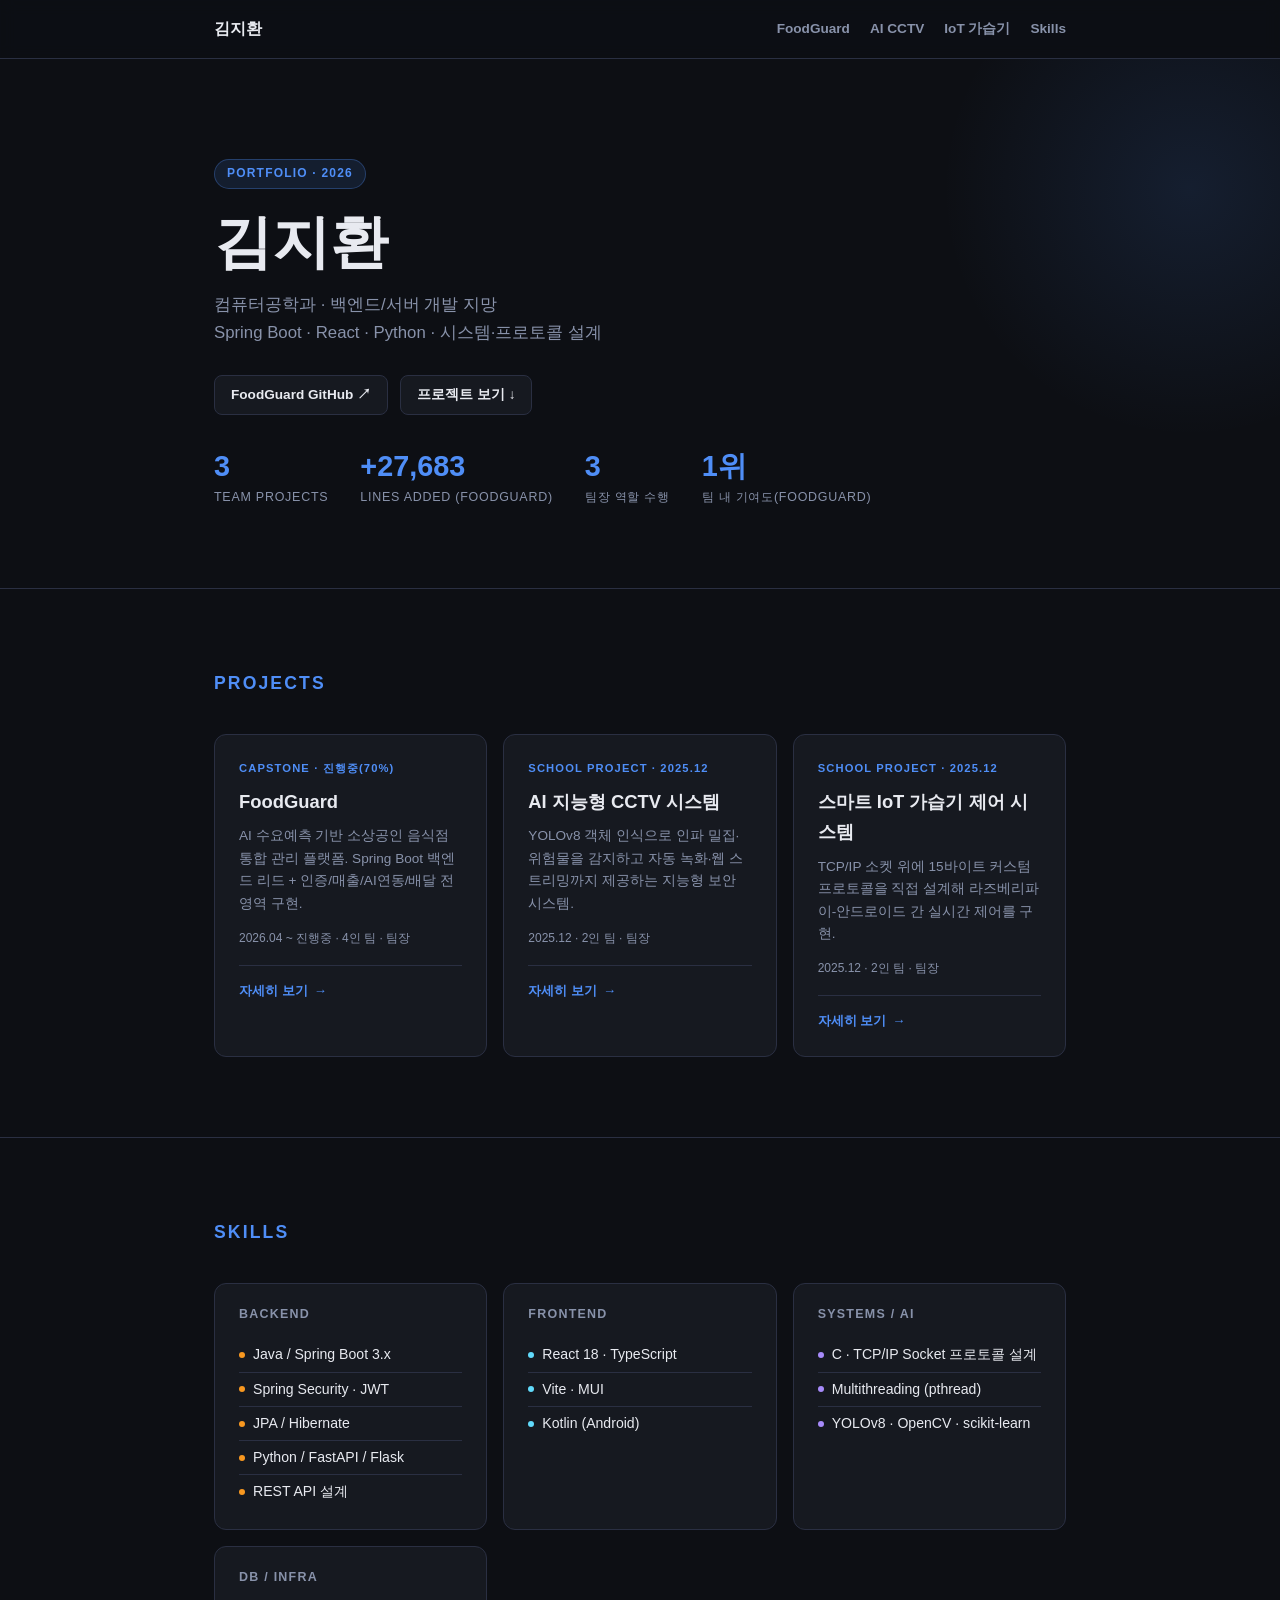
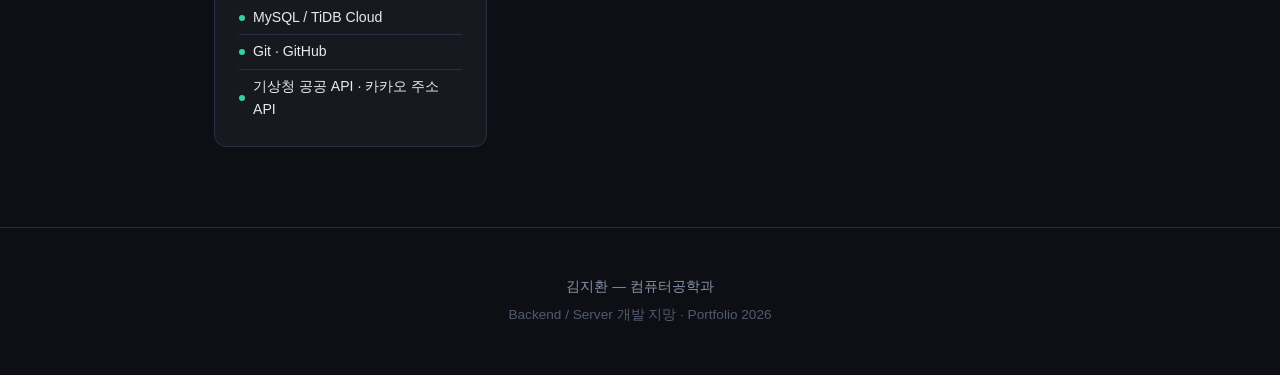
==== commit 53a7b2f0: "Add clickable affordance (자세히 보기 →) to project overview cards" ====
--- a/index.html
+++ b/index.html
@@ -52,18 +52,21 @@
         <h3>FoodGuard</h3>
         <p>AI 수요예측 기반 소상공인 음식점 통합 관리 플랫폼. Spring Boot 백엔드 리드 + 인증/매출/AI연동/배달 전 영역 구현.</p>
         <div class="meta">2026.04 ~ 진행중 · 4인 팀 · 팀장</div>
+        <div class="cta">자세히 보기 <span class="arrow">→</span></div>
       </a>
       <a class="overview-card" href="ai-cctv.html">
         <div class="tag">School Project · 2025.12</div>
         <h3>AI 지능형 CCTV 시스템</h3>
         <p>YOLOv8 객체 인식으로 인파 밀집·위험물을 감지하고 자동 녹화·웹 스트리밍까지 제공하는 지능형 보안 시스템.</p>
         <div class="meta">2025.12 · 2인 팀 · 팀장</div>
+        <div class="cta">자세히 보기 <span class="arrow">→</span></div>
       </a>
       <a class="overview-card" href="iot.html">
         <div class="tag">School Project · 2025.12</div>
         <h3>스마트 IoT 가습기 제어 시스템</h3>
         <p>TCP/IP 소켓 위에 15바이트 커스텀 프로토콜을 직접 설계해 라즈베리파이-안드로이드 간 실시간 제어를 구현.</p>
         <div class="meta">2025.12 · 2인 팀 · 팀장</div>
+        <div class="cta">자세히 보기 <span class="arrow">→</span></div>
       </a>
     </div>
   </div>
--- a/style.css
+++ b/style.css
@@ -84,11 +84,17 @@
     background: var(--surface); border: 1px solid var(--border); border-radius: var(--radius);
     padding: 24px; text-decoration: none; color: inherit; display: block; transition: border-color .2s, transform .2s;
   }
-  .overview-card:hover { border-color: var(--accent); transform: translateY(-2px); }
+  .overview-card:hover { border-color: var(--accent); transform: translateY(-2px); box-shadow: 0 8px 24px rgba(79,142,247,.15); }
   .overview-card .tag { font-size: .7rem; font-weight: 700; letter-spacing: .1em; text-transform: uppercase; color: var(--accent); margin-bottom: 10px; }
   .overview-card h3 { margin-bottom: 8px; }
   .overview-card p { font-size: .85rem; color: var(--muted); margin-bottom: 14px; }
-  .overview-card .meta { font-size: .75rem; color: var(--muted); }
+  .overview-card .meta { font-size: .75rem; color: var(--muted); margin-bottom: 16px; }
+  .overview-card .cta {
+    display: flex; align-items: center; gap: 6px; font-size: .82rem; font-weight: 700; color: var(--accent);
+    padding-top: 14px; border-top: 1px solid var(--border);
+  }
+  .overview-card .cta .arrow { transition: transform .2s; }
+  .overview-card:hover .cta .arrow { transform: translateX(4px); }
 
   /* GENERIC */
   .project-card {
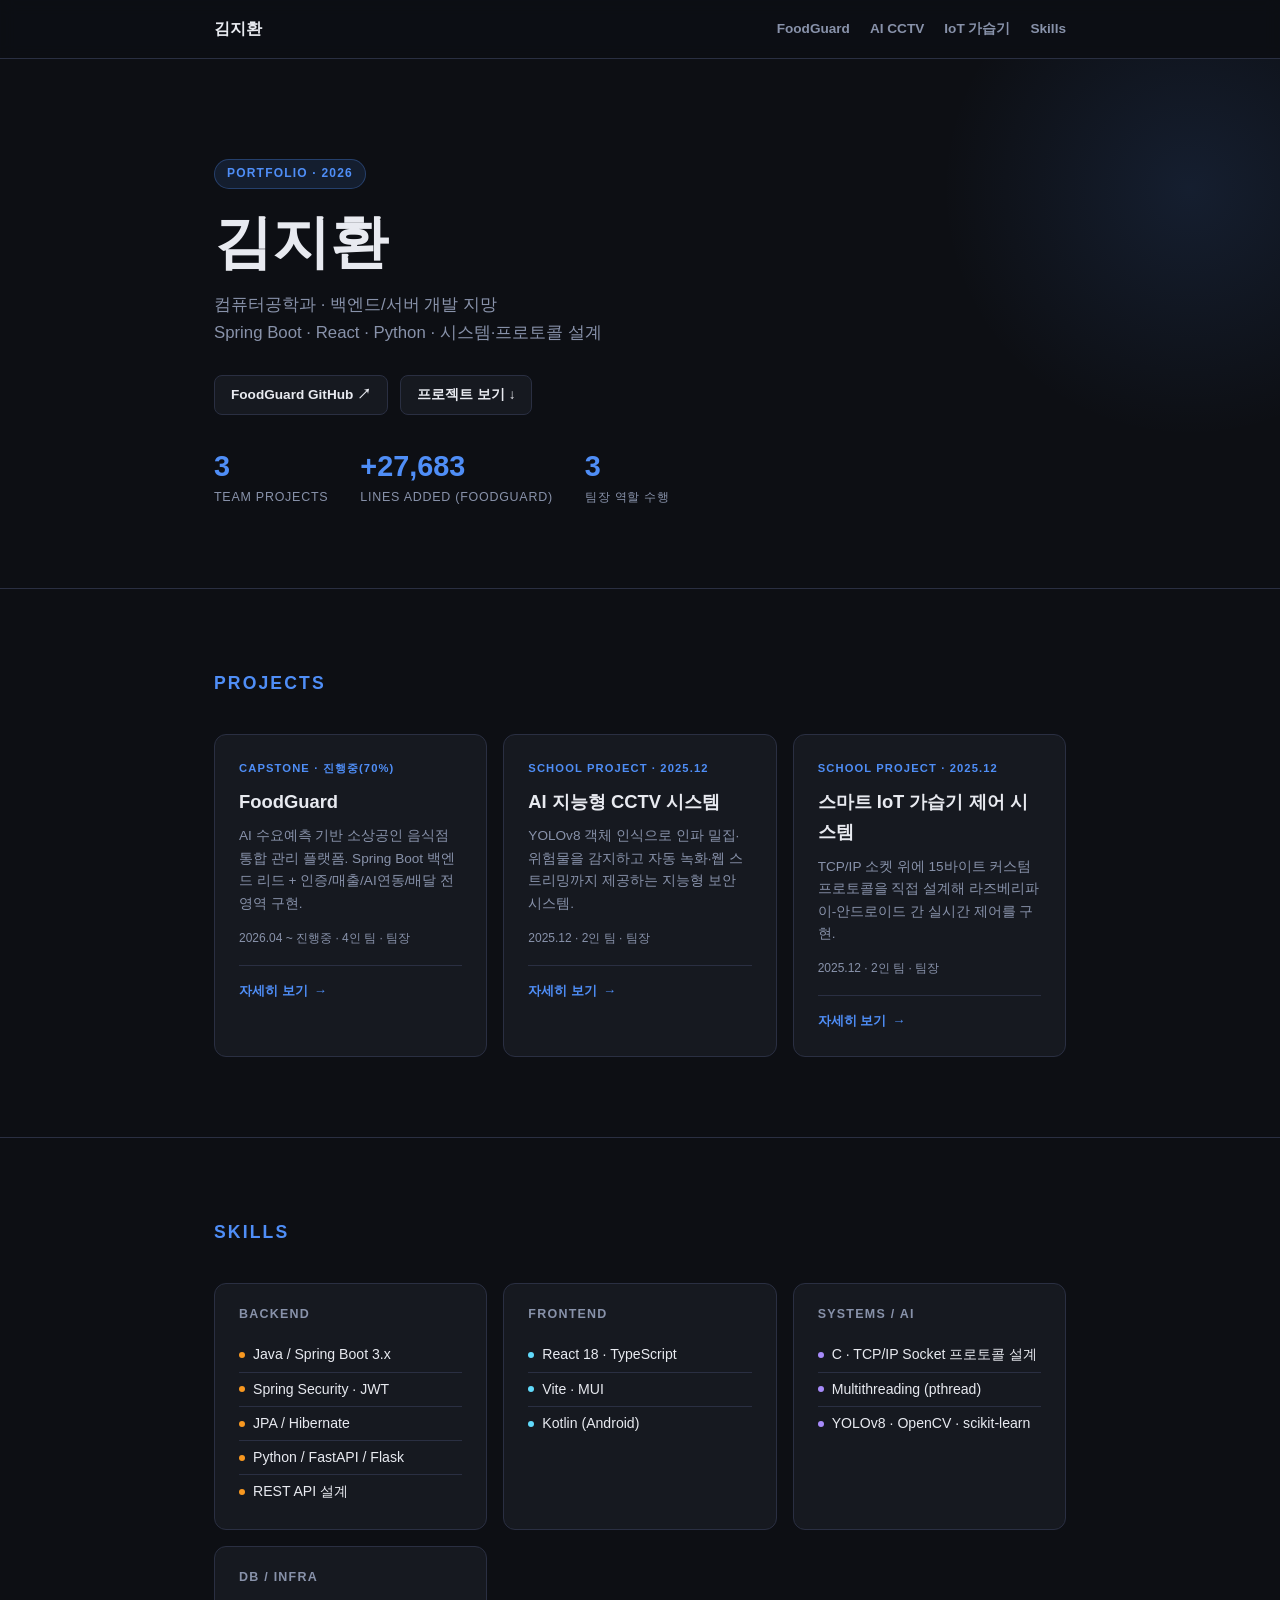
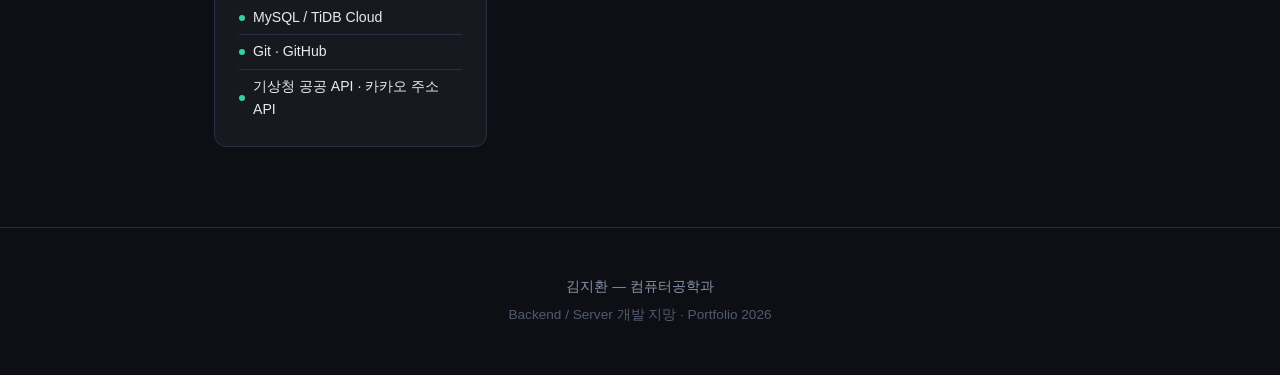
==== commit f88a69c6: "Remove repetitive contribution-rank stat from hero" ====
--- a/index.html
+++ b/index.html
@@ -37,7 +37,6 @@
       <div class="stat"><div class="stat-value"><span>3</span></div><div class="stat-label">Team Projects</div></div>
       <div class="stat"><div class="stat-value"><span>+27,683</span></div><div class="stat-label">Lines Added (FoodGuard)</div></div>
       <div class="stat"><div class="stat-value"><span>3</span></div><div class="stat-label">팀장 역할 수행</div></div>
-      <div class="stat"><div class="stat-value"><span>1위</span></div><div class="stat-label">팀 내 기여도(FoodGuard)</div></div>
     </div>
   </div>
 </section>
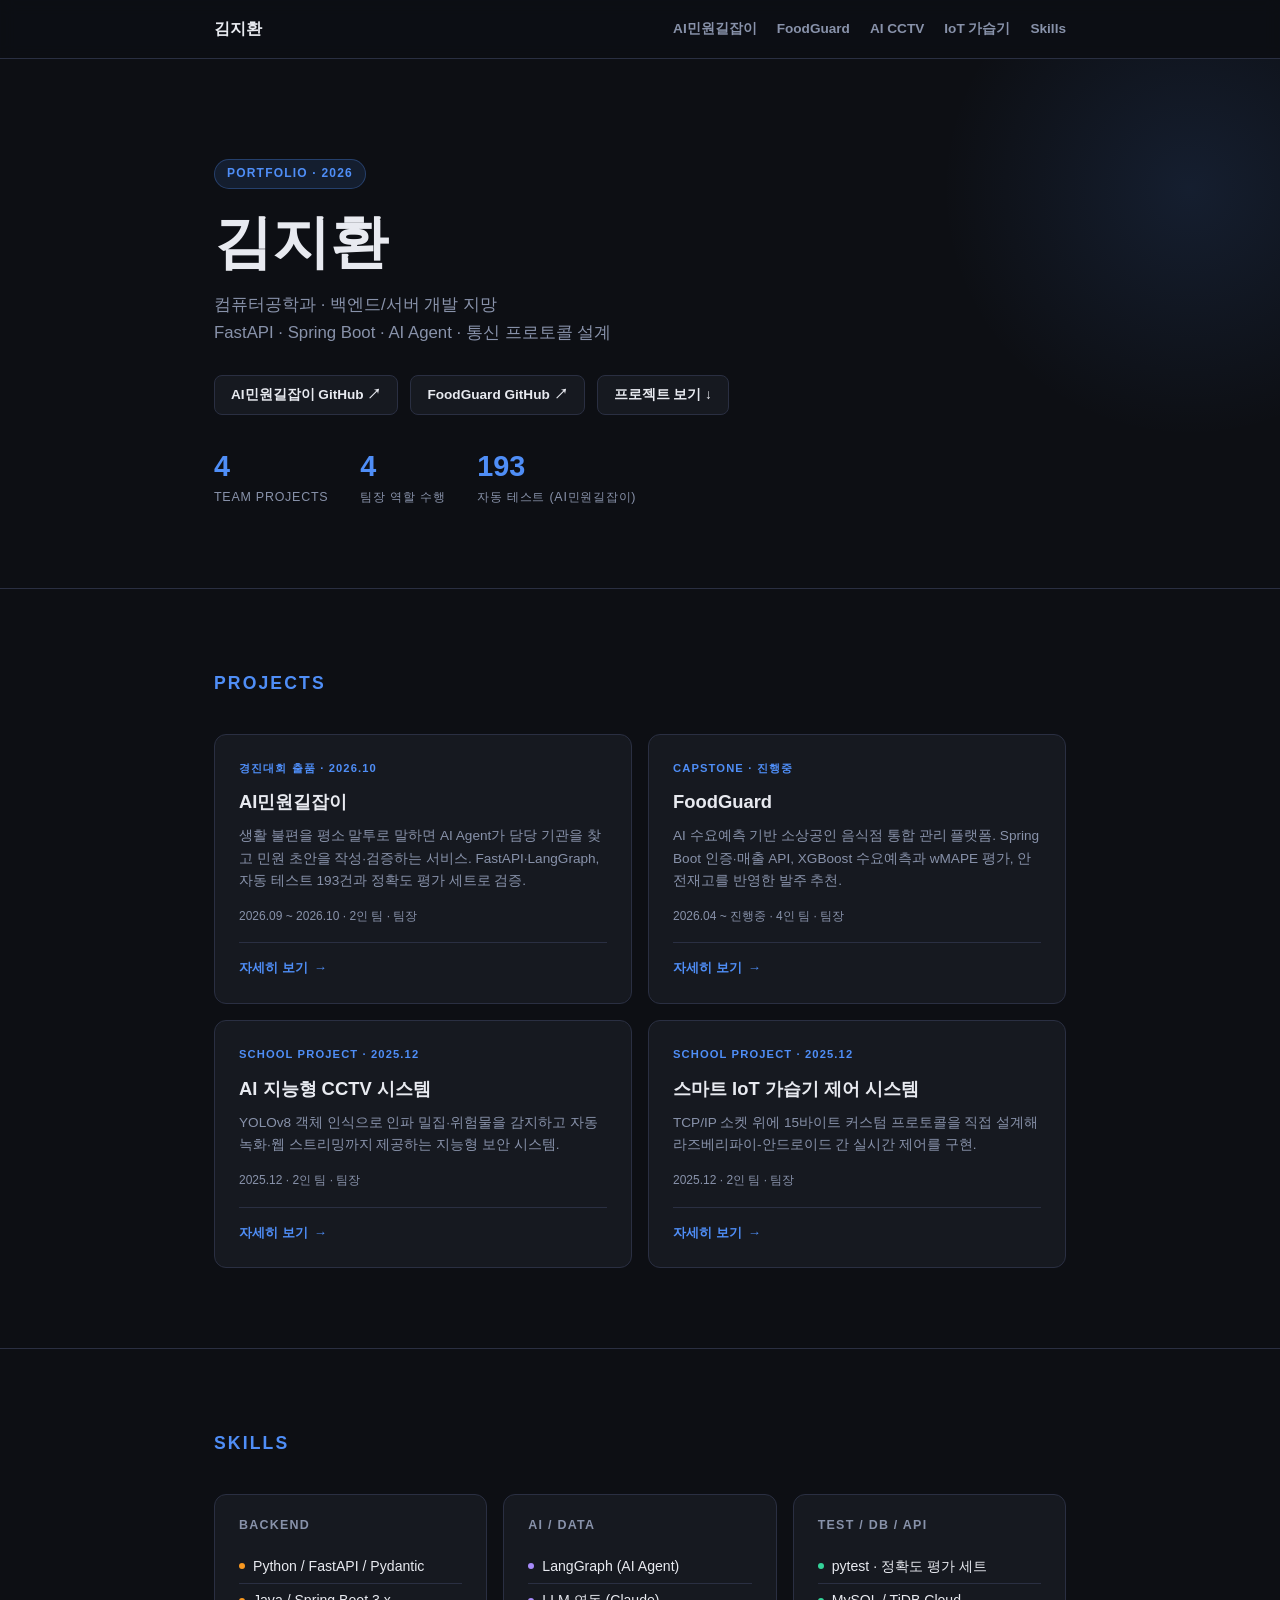
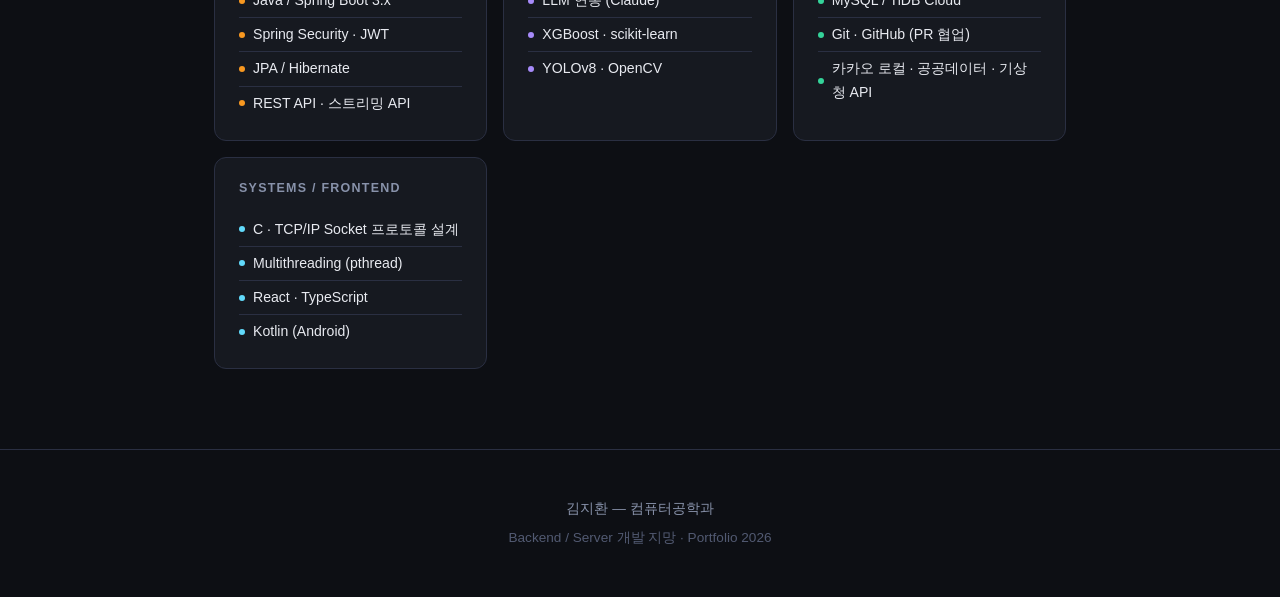
==== commit dbec126f: "AI민원길잡이 페이지 추가, FoodGuard를 XGBoost·wMAPE·안전재고 내용으로 갱신 Co-Authored-By: Claude Opus 5.5 <noreply@anthr" ====
--- a/index.html
+++ b/index.html
@@ -12,6 +12,7 @@
   <div class="nav-inner">
     <a class="nav-name" href="index.html" style="color:inherit;text-decoration:none">김지환</a>
     <div class="nav-links">
+      <a href="minwon.html">AI민원길잡이</a>
       <a href="foodguard.html">FoodGuard</a>
       <a href="ai-cctv.html">AI CCTV</a>
       <a href="iot.html">IoT 가습기</a>
@@ -27,16 +28,17 @@
     <h1>김지환</h1>
     <p class="hero-sub">
       컴퓨터공학과 · 백엔드/서버 개발 지망<br>
-      Spring Boot · React · Python · 시스템·프로토콜 설계
+      FastAPI · Spring Boot · AI Agent · 통신 프로토콜 설계
     </p>
     <div class="hero-links">
-      <a href="https://github.com/Food-G/Test-Repository/tree/jihwan" target="_blank">FoodGuard GitHub ↗</a>
+      <a href="https://github.com/JiHwan-2/minwon-agent" target="_blank">AI민원길잡이 GitHub ↗</a>
+      <a href="https://github.com/Food-G/FoodGuard" target="_blank">FoodGuard GitHub ↗</a>
       <a href="#projects">프로젝트 보기 ↓</a>
     </div>
     <div class="stats-row">
-      <div class="stat"><div class="stat-value"><span>3</span></div><div class="stat-label">Team Projects</div></div>
-      <div class="stat"><div class="stat-value"><span>+27,683</span></div><div class="stat-label">Lines Added (FoodGuard)</div></div>
-      <div class="stat"><div class="stat-value"><span>3</span></div><div class="stat-label">팀장 역할 수행</div></div>
+      <div class="stat"><div class="stat-value"><span>4</span></div><div class="stat-label">Team Projects</div></div>
+      <div class="stat"><div class="stat-value"><span>4</span></div><div class="stat-label">팀장 역할 수행</div></div>
+      <div class="stat"><div class="stat-value"><span>193</span></div><div class="stat-label">자동 테스트 (AI민원길잡이)</div></div>
     </div>
   </div>
 </section>
@@ -46,10 +48,17 @@
   <div class="container">
     <h2>Projects</h2>
     <div class="overview-grid">
+      <a class="overview-card" href="minwon.html">
+        <div class="tag">경진대회 출품 · 2026.10</div>
+        <h3>AI민원길잡이</h3>
+        <p>생활 불편을 평소 말투로 말하면 AI Agent가 담당 기관을 찾고 민원 초안을 작성·검증하는 서비스. FastAPI·LangGraph, 자동 테스트 193건과 정확도 평가 세트로 검증.</p>
+        <div class="meta">2026.09 ~ 2026.10 · 2인 팀 · 팀장</div>
+        <div class="cta">자세히 보기 <span class="arrow">→</span></div>
+      </a>
       <a class="overview-card" href="foodguard.html">
-        <div class="tag">Capstone · 진행중(70%)</div>
+        <div class="tag">Capstone · 진행중</div>
         <h3>FoodGuard</h3>
-        <p>AI 수요예측 기반 소상공인 음식점 통합 관리 플랫폼. Spring Boot 백엔드 리드 + 인증/매출/AI연동/배달 전 영역 구현.</p>
+        <p>AI 수요예측 기반 소상공인 음식점 통합 관리 플랫폼. Spring Boot 인증·매출 API, XGBoost 수요예측과 wMAPE 평가, 안전재고를 반영한 발주 추천.</p>
         <div class="meta">2026.04 ~ 진행중 · 4인 팀 · 팀장</div>
         <div class="cta">자세히 보기 <span class="arrow">→</span></div>
       </a>
@@ -79,35 +88,38 @@
       <div class="skill-group">
         <div class="skill-group-title">Backend</div>
         <ul class="skill-list">
+          <li><span class="skill-dot" style="background:#f89820"></span>Python / FastAPI / Pydantic</li>
           <li><span class="skill-dot" style="background:#f89820"></span>Java / Spring Boot 3.x</li>
           <li><span class="skill-dot" style="background:#f89820"></span>Spring Security · JWT</li>
           <li><span class="skill-dot" style="background:#f89820"></span>JPA / Hibernate</li>
-          <li><span class="skill-dot" style="background:#f89820"></span>Python / FastAPI / Flask</li>
-          <li><span class="skill-dot" style="background:#f89820"></span>REST API 설계</li>
+          <li><span class="skill-dot" style="background:#f89820"></span>REST API · 스트리밍 API</li>
         </ul>
       </div>
       <div class="skill-group">
-        <div class="skill-group-title">Frontend</div>
+        <div class="skill-group-title">AI / Data</div>
         <ul class="skill-list">
-          <li><span class="skill-dot" style="background:#61dafb"></span>React 18 · TypeScript</li>
-          <li><span class="skill-dot" style="background:#61dafb"></span>Vite · MUI</li>
-          <li><span class="skill-dot" style="background:#61dafb"></span>Kotlin (Android)</li>
+          <li><span class="skill-dot" style="background:#a78bfa"></span>LangGraph (AI Agent)</li>
+          <li><span class="skill-dot" style="background:#a78bfa"></span>LLM 연동 (Claude)</li>
+          <li><span class="skill-dot" style="background:#a78bfa"></span>XGBoost · scikit-learn</li>
+          <li><span class="skill-dot" style="background:#a78bfa"></span>YOLOv8 · OpenCV</li>
         </ul>
       </div>
       <div class="skill-group">
-        <div class="skill-group-title">Systems / AI</div>
+        <div class="skill-group-title">Test / DB / API</div>
         <ul class="skill-list">
-          <li><span class="skill-dot" style="background:#a78bfa"></span>C · TCP/IP Socket 프로토콜 설계</li>
-          <li><span class="skill-dot" style="background:#a78bfa"></span>Multithreading (pthread)</li>
-          <li><span class="skill-dot" style="background:#a78bfa"></span>YOLOv8 · OpenCV · scikit-learn</li>
+          <li><span class="skill-dot" style="background:#34d399"></span>pytest · 정확도 평가 세트</li>
+          <li><span class="skill-dot" style="background:#34d399"></span>MySQL / TiDB Cloud</li>
+          <li><span class="skill-dot" style="background:#34d399"></span>Git · GitHub (PR 협업)</li>
+          <li><span class="skill-dot" style="background:#34d399"></span>카카오 로컬 · 공공데이터 · 기상청 API</li>
         </ul>
       </div>
       <div class="skill-group">
-        <div class="skill-group-title">DB / Infra</div>
+        <div class="skill-group-title">Systems / Frontend</div>
         <ul class="skill-list">
-          <li><span class="skill-dot" style="background:#34d399"></span>MySQL / TiDB Cloud</li>
-          <li><span class="skill-dot" style="background:#34d399"></span>Git · GitHub</li>
-          <li><span class="skill-dot" style="background:#34d399"></span>기상청 공공 API · 카카오 주소 API</li>
+          <li><span class="skill-dot" style="background:#61dafb"></span>C · TCP/IP Socket 프로토콜 설계</li>
+          <li><span class="skill-dot" style="background:#61dafb"></span>Multithreading (pthread)</li>
+          <li><span class="skill-dot" style="background:#61dafb"></span>React · TypeScript</li>
+          <li><span class="skill-dot" style="background:#61dafb"></span>Kotlin (Android)</li>
         </ul>
       </div>
     </div>
--- a/style.css
+++ b/style.css
@@ -79,7 +79,7 @@
   .stat-label { font-size: .78rem; color: var(--muted); letter-spacing: .06em; text-transform: uppercase; margin-top: 4px; }
 
   /* PROJECT OVERVIEW CARDS */
-  .overview-grid { display: grid; grid-template-columns: repeat(auto-fill, minmax(260px, 1fr)); gap: 16px; }
+  .overview-grid { display: grid; grid-template-columns: repeat(auto-fill, minmax(min(100%, 340px), 1fr)); gap: 16px; }
   .overview-card {
     background: var(--surface); border: 1px solid var(--border); border-radius: var(--radius);
     padding: 24px; text-decoration: none; color: inherit; display: block; transition: border-color .2s, transform .2s;
@@ -181,6 +181,9 @@
   }
   .gallery-item img { width: 100%; display: block; aspect-ratio: 4/3; object-fit: cover; background: #000; }
   .gallery-item .cap { padding: 10px 14px; font-size: .78rem; color: var(--muted); }
+  .gallery-item a { display: block; color: inherit; text-decoration: none; }
+  .gallery-item.tall img { aspect-ratio: 3/4; object-position: top; background: #fff; }
+  .gallery-item a:hover .cap { color: var(--accent); }
   .video-grid { display: grid; grid-template-columns: repeat(auto-fill, minmax(300px, 1fr)); gap: 16px; }
   .video-item {
     background: var(--surface); border: 1px solid var(--border); border-radius: var(--radius); padding: 14px;
